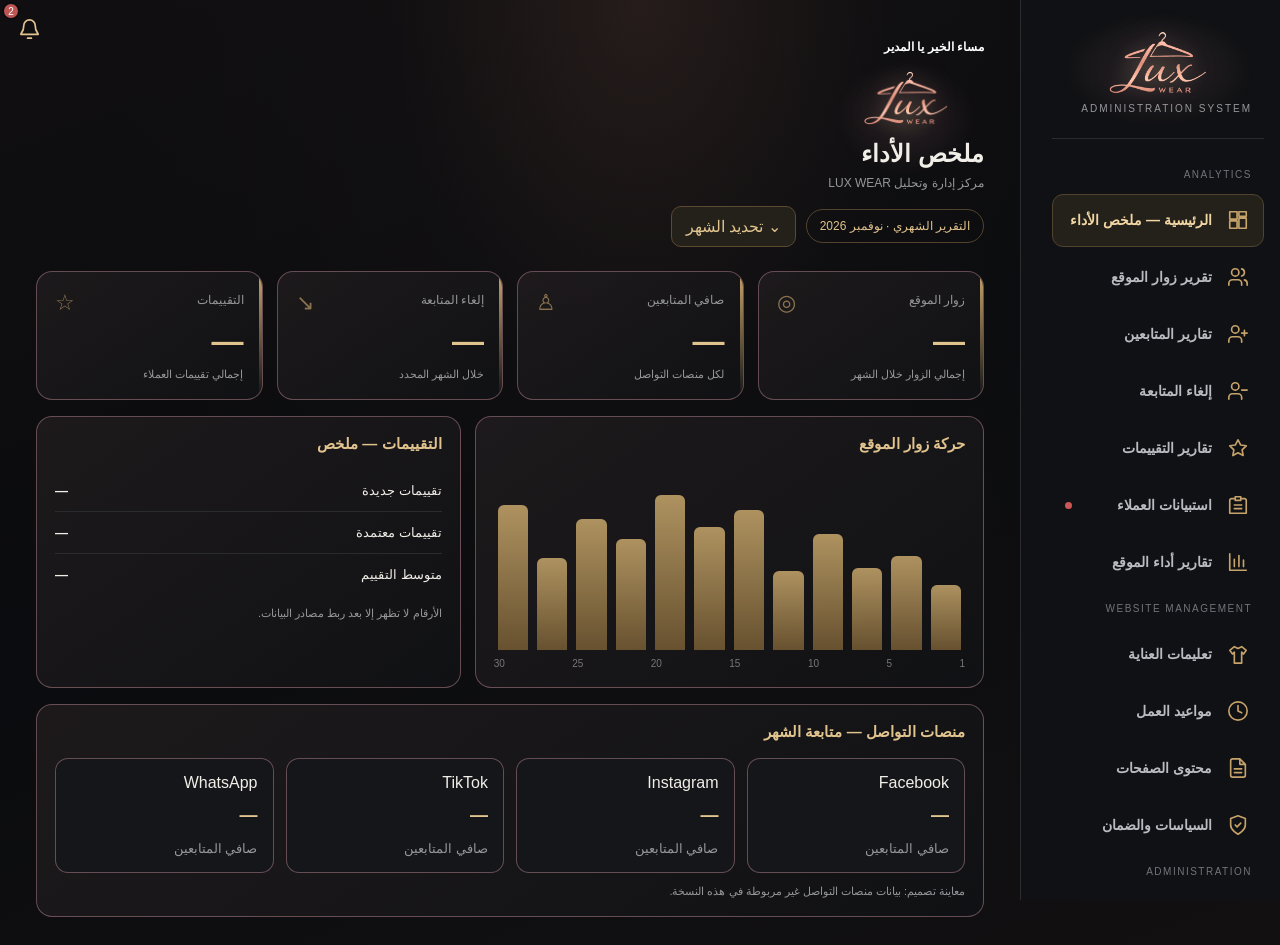
==== admin-dashboard-preview.html @ 5e8658d0 "Apply Lux Wear survey visual identity across dashboard" ====
<!doctype html>
<html lang="ar" dir="rtl"><head><meta charset="utf-8"><meta name="viewport" content="width=device-width,initial-scale=1"><title>LUX WEAR — مركز الإدارة</title>
<style>
:root{--bg:#0b0c0f;--panel:#15171b;--panel2:#1b1d21;--gold:#c6a36a;--gold2:#e1c38e;--text:#f1eee8;--muted:#96979b;--border:#2a2c30;--green:#6bb79a;--red:#c57979}
*{box-sizing:border-box}body{margin:0;background:var(--bg);color:var(--text);font-family:Tahoma,Arial,sans-serif}button,input,select{font:inherit}button{cursor:pointer}
.shell{display:grid;grid-template-columns:260px minmax(0,1fr);min-height:100vh}
.sidebar{background:#101114;border-left:1px solid var(--border);padding:22px 16px;position:sticky;top:0;height:100dvh;overflow-y:auto;overflow-x:hidden;overscroll-behavior:contain;-webkit-overflow-scrolling:touch;scrollbar-gutter:stable}
.brand{padding:8px 12px 24px;border-bottom:1px solid var(--border);margin-bottom:20px}.brand .mark{font:24px Georgia;color:var(--gold);letter-spacing:3px}.brand-logo{display:block;width:100px;max-width:80%;height:auto;margin:0 auto 8px;object-fit:contain}.brand small{display:block;color:var(--muted);font-size:10px;letter-spacing:2px;margin-top:6px}
.nav-label{color:#72747a;font-size:10px;letter-spacing:1.5px;padding:10px 12px}.nav button{display:flex;align-items:center;gap:12px;width:100%;border:1px solid transparent;background:transparent;color:#b9bbc0;text-align:right;padding:12px 12px;border-radius:11px;margin:4px 0;font-size:14px;font-weight:600}.nav button .ico{width:27px;min-width:27px;height:27px;display:grid;place-items:center;color:var(--gold);text-align:center}.nav button .ico svg{width:22px;height:22px;stroke:currentColor;stroke-width:1.8;fill:none;stroke-linecap:round;stroke-linejoin:round}.nav button:hover,.nav button.active{background:#24211b;border-color:#51432d;color:#f2d7a4}.nav .profile{border-top:1px solid var(--border);margin-top:16px;padding-top:16px}
main{min-width:0;padding:28px clamp(16px,3vw,36px)}.topbar{display:flex;justify-content:space-between;align-items:center;gap:12px;margin-bottom:28px}.topbar h1{font-size:24px;margin:0}.topbar p{color:var(--muted);font-size:12px;margin:8px 0 0}.actions{display:flex;gap:10px;align-items:center}.btn{background:#24211b;color:var(--gold2);border:1px solid #5b4930;border-radius:10px;padding:10px 14px}.btn:hover{background:#30291f}.btn.primary{background:var(--gold);color:#16120c;border-color:var(--gold);font-weight:bold}.month{color:var(--gold2);border:1px solid #53432d;border-radius:30px;padding:9px 13px;font-size:12px}
.stats{display:grid;grid-template-columns:repeat(4,minmax(0,1fr));gap:14px}.card{background:linear-gradient(145deg,#1a1c20,#141619);border:1px solid var(--border);border-radius:16px;padding:18px}.stat{position:relative;overflow:hidden}.stat:after{content:"";position:absolute;right:0;top:0;width:3px;height:100%;background:linear-gradient(var(--gold),transparent)}.stat .label{color:var(--muted);font-size:12px}.stat .num{font-size:32px;font-weight:600;margin:15px 0 8px;color:var(--gold2)}.stat .foot{font-size:11px;color:var(--muted)}.stat .glyph{float:left;font-size:22px;color:#89734f}
.section{margin-top:16px}.grid2{display:grid;grid-template-columns:1.2fr 1fr;gap:14px}.card h3{margin:0 0 17px;font-size:15px;color:var(--gold2)}.rows{display:flex;flex-direction:column}.rowline{display:flex;align-items:center;justify-content:space-between;gap:12px;padding:13px 0;border-bottom:1px solid #292b2e;font-size:13px}.rowline:last-child{border-bottom:0}.dim{color:var(--muted)}.delta{color:var(--green);font-size:12px}.delta.down{color:var(--red)}
.chart{height:180px;display:flex;align-items:end;gap:9px;padding:10px 4px 0}.bar{flex:1;min-width:8px;border-radius:6px 6px 0 0;background:linear-gradient(#c9a86d,#765c34);opacity:.85;position:relative}.chartlabels{display:flex;justify-content:space-between;color:#777;font-size:10px;margin-top:8px}
.social{display:grid;grid-template-columns:repeat(4,1fr);gap:12px}.socialbox{border:1px solid var(--border);background:#141619;border-radius:13px;padding:15px}.socialbox strong{display:block;font-size:18px;margin:13px 0;color:#e2c58f}.socialbox small{color:var(--muted)}
.view{display:none}.view.active{display:block}.view h2{font-size:20px;margin:4px 0 8px}.sub{font-size:12px;color:var(--muted);margin-bottom:22px}.filters{display:flex;gap:10px;align-items:end;flex-wrap:wrap;margin:16px 0}.filters label{display:block;font-size:11px;color:var(--muted);margin-bottom:6px}.filters input,.filters select{background:#101215;color:var(--text);border:1px solid #383a3e;border-radius:9px;padding:11px;min-width:150px}.table{width:100%;border-collapse:collapse;margin-top:14px}.table th,.table td{text-align:right;padding:13px;border-bottom:1px solid var(--border);font-size:12px}.table th{color:var(--muted);font-weight:normal}.empty{border:1px dashed #5c4a31;border-radius:14px;padding:18px;color:var(--gold2);font-size:12px;line-height:1.8;margin-top:14px}.notice{color:var(--muted);font-size:11px;margin-top:12px}
.mobileToggle{display:none}.notifications-head{display:flex;align-items:center;justify-content:space-between;gap:8px;margin-bottom:12px}.notifications-head h3{margin:0}.mark-read{border:0;background:transparent;color:var(--gold2);font-size:10px;white-space:nowrap;padding:4px 6px;border-radius:6px}.mark-read:hover{background:#24211b}.notification-item.unread{background:#211e19;border-right:2px solid var(--gold)}.notification-item.read{opacity:.65}.menu-edge-toggle{position:fixed;top:0;right:0;z-index:60;margin:0;border-radius:0;padding:10px 12px}.topbar h1{margin-top:34px!important}.greeting-wrap{margin-top:16px;margin-bottom:18px;text-align:right}.manager-greeting{color:var(--gold2);font-size:15px;font-weight:600;margin:0}.dashboard-subtitle{text-align:center;color:var(--muted);font-size:12px;margin-top:10px}.page-brand{display:flex;flex-direction:column;align-items:stretch;gap:14px}.page-logo{width:180px;max-width:60%;height:auto;object-fit:contain;margin:0 auto}.page-brand h1{text-align:right!important;margin-top:0!important}@media(max-width:760px){.page-logo{width:150px;max-width:70%}}.menu-edge-toggle{border-radius:0}.sidebar.open~main .menu-edge-toggle{display:none}
@media(max-width:1050px){.stats{grid-template-columns:repeat(2,1fr)}.social{grid-template-columns:repeat(2,1fr)}}
@media(max-width:760px){.shell{grid-template-columns:1fr}.sidebar{position:fixed;z-index:50;top:0;right:0;width:280px;height:100dvh;max-height:100dvh;overflow-y:auto;overflow-x:hidden;overscroll-behavior:contain;-webkit-overflow-scrolling:touch;transform:translateX(105%);transition:transform .25s;box-shadow:-20px 0 60px #0008}.sidebar.open{transform:translateX(0)}main{padding:18px 14px}.mobileToggle{display:block}.topbar{align-items:flex-start}.topbar h1{font-size:20px}.grid2{grid-template-columns:1fr}.topbar .actions{flex-wrap:wrap}.month{display:none}}
.month-toolbar{display:flex;align-items:center;gap:10px;justify-content:flex-start;margin:-12px 0 24px}.month-toolbar .month{display:inline-block}@media(max-width:760px){.month-toolbar{justify-content:flex-start;margin:-6px 0 24px}.month-toolbar .month{display:inline-block}}@media(max-width:430px){.stats{gap:8px}.card{padding:14px}.stat .num{font-size:27px}.social{gap:8px}.socialbox{padding:12px}.topbar{gap:8px}}

/* refined notification + survey preview */
.bell-btn{position:relative;width:43px;height:43px;display:grid;place-items:center;background:linear-gradient(145deg,#24211b,#17181b);border:1px solid #5b4930;border-radius:0;color:var(--gold2);box-shadow:0 4px 16px #0004}.bell-btn svg{width:22px;height:22px;stroke:currentColor;stroke-width:1.8;fill:none;stroke-linecap:round;stroke-linejoin:round}.bell-count{position:absolute;top:-5px;left:-5px;min-width:18px;height:18px;border-radius:20px;background:#bd5555;color:#fff;font-size:10px;display:grid;place-items:center;padding:0 4px;border:2px solid var(--bg)}.notify-wrap{position:fixed;top:0;left:0;z-index:61}.notify-wrap.home-only{display:none}.view.active#home~*{}.notifications{display:none;position:absolute;top:52px;left:0;width:min(320px,90vw);z-index:100;background:#17191d;border:1px solid #484035;border-radius:14px;padding:14px;box-shadow:0 18px 45px #0009}.notifications.open{display:block}.notifications h3{margin:0 0 12px;color:var(--gold2);font-size:14px}.notification-item{padding:11px 9px;border-bottom:1px solid var(--border);font-size:12px;color:#ddd;cursor:pointer}.notification-item:hover{background:#24211b}.survey-wrap{overflow:auto;border:1px solid var(--border);border-radius:14px;margin-top:14px}.survey-table{border-collapse:collapse;min-width:1700px;width:100%}.survey-table th,.survey-table td{border-left:1px solid var(--border);border-bottom:1px solid var(--border);padding:12px 10px;vertical-align:top;text-align:right;font-size:12px;min-width:150px}.survey-table th{position:sticky;top:0;background:#25231f;color:var(--gold2);font-weight:600;line-height:1.65}.survey-table td{color:#dedbd5}.survey-table th:first-child,.survey-table td:first-child{min-width:95px}.survey-detail{display:none;margin-top:12px}.survey-detail.open{display:block}.survey-detail .rowline{align-items:flex-start}.survey-detail .rowline span:first-child{max-width:55%;color:var(--gold2)}.survey-tools{display:flex;gap:10px;flex-wrap:wrap}.survey-tools input{background:#101215;color:var(--text);border:1px solid #383a3e;border-radius:9px;padding:11px}.survey-navdot{width:7px;height:7px;background:#c55;border-radius:50%;display:inline-block;margin-right:auto}
@media(max-width:760px){.notifications{left:-10px}.survey-table{min-width:1700px}}

/* Elegant, properly spaced mobile greeting */
@media(max-width:760px){
 main{padding-top:16px}
 .topbar{display:flex;flex-direction:column;align-items:stretch;gap:0;margin-bottom:22px}
 .topbar>div:first-child{width:100%;display:flex;flex-direction:column;align-items:stretch}
 .greeting-wrap{width:100%;text-align:center;margin:58px 0 24px;padding:13px 10px 15px;border-bottom:1px solid rgba(198,163,106,.22);position:relative}
 .manager-greeting{font-family:Tahoma,Arial,sans-serif;font-size:17px;font-weight:700;letter-spacing:.15px;color:#d8b783;text-shadow:0 1px 8px rgba(198,163,106,.10);line-height:1.8}
 .manager-greeting:before{content:'✦';display:block;color:#8e7652;font-size:11px;margin-bottom:2px}
 .page-brand{gap:10px}
 .page-logo{width:155px;max-width:68%;margin:0 auto}
 .page-brand h1{font-size:22px!important;line-height:1.6;margin-top:2px!important}
 .dashboard-subtitle{font-size:12px;margin-top:8px}
}
@media(min-width:761px){.greeting-wrap{margin:12px 0 16px}.manager-greeting{font-size:16px;color:#d8b783;font-weight:700}}

/* Compact greeting only on dashboard home; hide it on every other view */
@media(max-width:760px){.greeting-wrap{margin:24px 0 12px;padding:7px 8px 9px}.manager-greeting{font-size:24px!important;line-height:1.65!important}.manager-greeting:before{margin-bottom:0;font-size:9px}.topbar{margin-bottom:14px}}
.greeting-wrap{display:none}
.view.active#home~*{}
body:has(#home.view.active) .greeting-wrap{display:block}

/* Slightly smaller header logos; cleaner icon buttons */
.page-logo{width:155px;max-width:55%}
@media(max-width:760px){.page-logo{width:130px;max-width:65%}}
.bell-btn{border:0!important;box-shadow:none!important;background:transparent!important;width:45px;height:45px}
.bell-btn svg{width:23px;height:23px}
.menu-edge-toggle{border:0!important;box-shadow:none!important;background:transparent!important;padding:10px 12px;font-size:22px;line-height:1;color:var(--gold2)}

.menu-edge-toggle{top:7px!important;right:7px!important}.notify-wrap{top:7px!important;left:7px!important}

/* Requested profile layout + white greeting */
.manager-greeting{color:#fff!important;text-shadow:none!important}
#profile>.card{border:1px solid rgba(183,110,121,.48)!important;box-shadow:0 0 0 0 transparent!important}
#profile .filters{display:grid!important;grid-template-columns:repeat(2,minmax(0,1fr));gap:14px!important;align-items:start}
#profile .filters>div{min-width:0;width:100%}
#profile .filters input{width:100%;min-width:0}
@media(max-width:430px){#profile .filters{grid-template-columns:repeat(2,minmax(0,1fr));gap:10px!important}#profile .filters input{padding:10px 8px}}

/* Profile refinements: restore original field flow and center inside card */
#profile .filters{display:flex!important;justify-content:center!important;align-items:center!important}
#profile .filters>div{width:min(100%,320px)!important;min-width:0!important}
#profile .filters input{width:100%!important}
#profile>.card{border:1px solid #b8878e!important}

/* Profile polish - CSS placed correctly inside stylesheet */
#profile>.card{border:2px solid #d49aa5!important;box-shadow:0 0 0 1px rgba(212,154,165,.12),0 8px 24px rgba(212,154,165,.08)!important;padding:22px 18px!important}
#profile>h2{display:none!important}
#profile>.sub{font-size:13px;color:#d7b0b7;text-align:center;margin:8px 0 20px;line-height:1.8}
#profile .filters{gap:16px!important;margin:12px auto 20px!important}
#profile .filters label{color:#d3a0aa;font-size:12px;margin-bottom:8px}
#profile .filters input{border-color:#754f58!important;transition:border-color .2s,box-shadow .2s}
#profile .filters input:focus{outline:none;border-color:#d49aa5!important;box-shadow:0 0 0 2px rgba(212,154,165,.16)}
#profile>.card .btn.primary{display:block;margin:0 auto}
#profile>.empty{border-color:#754f58;color:#d9b3bb;text-align:center}

/* LUX WEAR shared visual identity from the customer-survey reference */
body{background:radial-gradient(ellipse at 50% 0%,rgba(112,76,62,.24) 0%,rgba(28,24,24,.16) 28%,transparent 58%),linear-gradient(160deg,#100e10 0%,#0b0c0f 48%,#121011 100%)!important}
.card,.socialbox,.survey-wrap,.notifications,.empty{border-color:rgba(212,154,165,.48)!important}
.card{background:linear-gradient(145deg,rgba(31,27,29,.94),rgba(17,18,21,.96))!important}
.brand,.page-brand{position:relative}
.brand-logo,.page-logo{filter:drop-shadow(0 0 9px rgba(212,154,165,.16)) drop-shadow(0 -5px 12px rgba(218,185,150,.18))}
.brand:before,.page-brand:before{content:'';position:absolute;top:-10px;left:50%;transform:translateX(-50%);width:min(260px,90%);height:115px;pointer-events:none;background:radial-gradient(ellipse at center,rgba(222,190,156,.18) 0%,rgba(212,154,165,.08) 32%,transparent 72%);z-index:0}
.brand-logo,.page-logo,.page-brand h1{position:relative;z-index:1}
.card,.socialbox{border-width:1px!important;border-style:solid!important;border-color:rgba(212,154,165,.42)!important}
</style></head>
<body><div class="shell"><aside class="sidebar" id="sidebar"><div class="brand"><img class="brand-logo" alt="LUX WEAR" src="[data-uri]"><small>ADMINISTRATION SYSTEM</small></div><nav class="nav" id="nav"><div class="nav-label">ANALYTICS</div>
<button class="active" data-view="home"><span class="ico"><svg viewBox="0 0 24 24" aria-hidden="true"><!-- layout-dashboard --><path d="M3 3h8v8H3z M13 3h8v5h-8z M13 10h8v11h-8z M3 13h8v8H3z"/></svg></span>الرئيسية — ملخص الأداء</button><button data-view="visitors"><span class="ico"><svg viewBox="0 0 24 24" aria-hidden="true"><!-- users --><path d="M16 21v-2a4 4 0 0 0-4-4H6a4 4 0 0 0-4 4v2 M9 11a4 4 0 1 0 0-8 4 4 0 0 0 0 8 M22 21v-2a4 4 0 0 0-3-3.87 M16 3.13a4 4 0 0 1 0 7.75"/></svg></span>تقرير زوار الموقع</button><button data-view="followers"><span class="ico"><svg viewBox="0 0 24 24" aria-hidden="true"><!-- user-round-plus --><path d="M16 21v-2a4 4 0 0 0-4-4H6a4 4 0 0 0-4 4v2 M9 11a4 4 0 1 0 0-8 4 4 0 0 0 0 8 M19 8v6 M16 11h6"/></svg></span>تقارير المتابعين</button><button data-view="unfollows"><span class="ico"><svg viewBox="0 0 24 24" aria-hidden="true"><!-- user-round-minus --><path d="M16 21v-2a4 4 0 0 0-4-4H6a4 4 0 0 0-4 4v2 M9 11a4 4 0 1 0 0-8 4 4 0 0 0 0 8 M16 11h6"/></svg></span>إلغاء المتابعة</button><button data-view="reviews"><span class="ico"><svg viewBox="0 0 24 24" aria-hidden="true"><!-- star --><path d="M12 3l2.8 5.7 6.2.9-4.5 4.4 1.1 6.2-5.6-3-5.6 3 1.1-6.2L3 9.6l6.2-.9z"/></svg></span>تقارير التقييمات</button><button data-view="surveys"><span class="ico"><svg viewBox="0 0 24 24" aria-hidden="true"><!-- clipboard-list --><path d="M9 5H5a2 2 0 0 0-2 2v14h18V7a2 2 0 0 0-2-2h-4 M9 3h6v4H9z M8 12h8 M8 16h8"/></svg></span>استبيانات العملاء <span class="survey-navdot" id="surveyDot"></span></button><button data-view="engagement"><span class="ico"><svg viewBox="0 0 24 24" aria-hidden="true"><!-- chart-column --><path d="M3 3v18h18 M8 17V9 M13 17V5 M18 17v-7"/></svg></span>تقارير أداء الموقع</button><div class="nav-label">WEBSITE MANAGEMENT</div><button data-view="care"><span class="ico"><svg viewBox="0 0 24 24" aria-hidden="true"><!-- shirt --><path d="M16 4l-4 2-4-2-5 4 3 4 2-2v12h8V10l2 2 3-4z"/></svg></span>تعليمات العناية</button><button data-view="hours"><span class="ico"><svg viewBox="0 0 24 24" aria-hidden="true"><!-- clock --><path d="M12 22a10 10 0 1 0 0-20 10 10 0 0 0 0 20 M12 6v6l4 2"/></svg></span>مواعيد العمل</button><button data-view="content"><span class="ico"><svg viewBox="0 0 24 24" aria-hidden="true"><!-- files --><path d="M14 2H6a2 2 0 0 0-2 2v16a2 2 0 0 0 2 2h12a2 2 0 0 0 2-2V8z M14 2v6h6 M8 13h8 M8 17h8"/></svg></span>محتوى الصفحات</button><button data-view="policy"><span class="ico"><svg viewBox="0 0 24 24" aria-hidden="true"><!-- shield-check --><path d="M12 22s8-4 8-10V5l-8-3-8 3v7c0 6 8 10 8 10 M9 12l2 2 4-4"/></svg></span>السياسات والضمان</button><div class="nav-label">ADMINISTRATION</div><button data-view="employees"><span class="ico"><svg viewBox="0 0 24 24" aria-hidden="true"><!-- users-round --><path d="M16 21v-2a4 4 0 0 0-4-4H6a4 4 0 0 0-4 4v2 M9 11a4 4 0 1 0 0-8 4 4 0 0 0 0 8 M22 21v-2a4 4 0 0 0-3-3.87 M16 3.13a4 4 0 0 1 0 7.75"/></svg></span>الموظفون والصلاحيات</button><button data-view="profile"><span class="ico"><svg viewBox="0 0 24 24" aria-hidden="true"><!-- user-round --><path d="M20 21v-2a4 4 0 0 0-4-4H8a4 4 0 0 0-4 4v2 M12 11a4 4 0 1 0 0-8 4 4 0 0 0 0 8"/></svg></span>الملف الشخصي</button></nav></aside>
<main><div class="topbar"><div><button class="btn mobileToggle menu-edge-toggle" id="toggle" aria-label="فتح القائمة">☰</button><div class="greeting-wrap"><p id="welcomeGreeting" class="manager-greeting">صباح الخير يا المدير</p></div><div class="page-brand"><img class="page-logo" alt="LUX WEAR" src="[data-uri]"><h1 id="heading">ملخص الأداء</h1></div><p class="dashboard-subtitle">مركز إدارة وتحليل LUX WEAR</p></div><div class="actions"><div class="notify-wrap"><button class="bell-btn" id="bell" aria-label="الإشعارات"><svg viewBox="0 0 24 24"><path d="M18 8a6 6 0 0 0-12 0c0 7-3 7-3 9h18c0-2-3-2-3-9"/><path d="M10 21h4"/></svg><span class="bell-count" id="bellCount">2</span></button><div class="notifications" id="notifications"><div class="notifications-head"><h3>الإشعارات</h3><button class="mark-read" id="markRead">تمييز الكل كمقروء</button></div><div class="notification-item" data-jump="surveys">استبيانات العملاء — استعراض الردود الجديدة</div><div class="notification-item" data-jump="reviews">مراجعة قسم التقييمات</div></div></div></div></div><div class="month-toolbar"><span class="month">التقرير الشهري · نوفمبر 2026</span><button class="btn" id="monthBtn">⌄ تحديد الشهر</button></div>
<section class="view active" id="home"><div class="stats">
<div class="card stat"><span class="glyph">◎</span><span class="label">زوار الموقع</span><div class="num">—</div><div class="foot">إجمالي الزوار خلال الشهر</div></div><div class="card stat"><span class="glyph">♙</span><span class="label">صافي المتابعين</span><div class="num">—</div><div class="foot">لكل منصات التواصل</div></div><div class="card stat"><span class="glyph">↘</span><span class="label">إلغاء المتابعة</span><div class="num">—</div><div class="foot">خلال الشهر المحدد</div></div><div class="card stat"><span class="glyph">☆</span><span class="label">التقييمات</span><div class="num">—</div><div class="foot">إجمالي تقييمات العملاء</div></div></div>
<div class="grid2 section"><div class="card"><h3>حركة زوار الموقع</h3><div class="chart" aria-label="رسم توضيحي"><div class="bar" style="height:38%"></div><div class="bar" style="height:55%"></div><div class="bar" style="height:48%"></div><div class="bar" style="height:68%"></div><div class="bar" style="height:46%"></div><div class="bar" style="height:82%"></div><div class="bar" style="height:72%"></div><div class="bar" style="height:91%"></div><div class="bar" style="height:65%"></div><div class="bar" style="height:77%"></div><div class="bar" style="height:54%"></div><div class="bar" style="height:85%"></div></div><div class="chartlabels"><span>1</span><span>5</span><span>10</span><span>15</span><span>20</span><span>25</span><span>30</span></div></div>
<div class="card"><h3>التقييمات — ملخص</h3><div class="review-summary rows"><div class="rowline"><span>تقييمات جديدة</span><strong>—</strong></div><div class="rowline"><span>تقييمات معتمدة</span><strong>—</strong></div><div class="rowline"><span>متوسط التقييم</span><strong>—</strong></div></div><div class="notice">الأرقام لا تظهر إلا بعد ربط مصادر البيانات.</div></div></div>
<div class="card section"><h3>منصات التواصل — متابعة الشهر</h3><div class="social"><div class="socialbox">Facebook<strong>—</strong><small>صافي المتابعين</small></div><div class="socialbox">Instagram<strong>—</strong><small>صافي المتابعين</small></div><div class="socialbox">TikTok<strong>—</strong><small>صافي المتابعين</small></div><div class="socialbox">WhatsApp<strong>—</strong><small>صافي المتابعين</small></div></div><div class="notice">معاينة تصميم: بيانات منصات التواصل غير مربوطة في هذه النسخة.</div></div></section>
<section class="view" id="visitors"><h2>تقرير زوار الموقع</h2><div class="sub">حدد فترة التقرير لعرض الزيارات والزوار وصفحات الدخول.</div><div class="filters"><div><label>من تاريخ</label><input type="date"></div><div><label>إلى تاريخ</label><input type="date"></div><button class="btn primary">عرض التقرير</button></div><div class="stats"><div class="card stat"><span class="label">الزوار</span><div class="num">—</div></div><div class="card stat"><span class="label">الزيارات</span><div class="num">—</div></div><div class="card stat"><span class="label">صفحات المشاهدة</span><div class="num">—</div></div><div class="card stat"><span class="label">متوسط الجلسة</span><div class="num">—</div></div></div><div class="empty">يتم ربط هذا التقرير بمسجل زيارات الموقع بعد تنفيذ نظام التحليلات.</div></section>
<section class="view" id="followers"><h2>تقرير المتابعين</h2><div class="sub">نمو المتابعين لكل منصة ومقارنة فترات زمنية.</div><div class="filters"><div><label>من تاريخ</label><input type="date"></div><div><label>إلى تاريخ</label><input type="date"></div><button class="btn primary">عرض التقرير</button></div><div class="social"><div class="socialbox">Facebook<strong>—</strong><small>إجمالي / صافي النمو</small></div><div class="socialbox">Instagram<strong>—</strong><small>إجمالي / صافي النمو</small></div><div class="socialbox">TikTok<strong>—</strong><small>إجمالي / صافي النمو</small></div><div class="socialbox">WhatsApp<strong>—</strong><small>إجمالي / صافي النمو</small></div></div><div class="empty">تحتاج هذه المؤشرات إلى ربط الحسابات الرسمية وصلاحيات API وتخزين اللقطات التاريخية.</div></section>
<section class="view" id="unfollows"><h2>تقرير إلغاء المتابعة</h2><div class="sub">مراجعة مؤشرات إلغاء المتابعة حسب المنصة والفترة.</div><div class="filters"><div><label>من تاريخ</label><input type="date"></div><div><label>إلى تاريخ</label><input type="date"></div><div><label>المنصة</label><select><option>جميع المنصات</option><option>Instagram</option><option>Facebook</option><option>TikTok</option><option>WhatsApp</option></select></div><button class="btn primary">عرض التقرير</button></div><div class="empty">تُعرض بيانات إلغاء المتابعة فقط عندما تسمح المنصة بالمؤشر أو عندما يتم تسجيل التغيّر من لقطات دورية.</div></section>
<section class="view" id="reviews"><h2>تقرير التقييمات</h2><div class="sub">إحصاءات تقييمات العملاء — فلترة حسب الفترة.</div><div class="filters"><div><label>من تاريخ</label><input type="date"></div><div><label>إلى تاريخ</label><input type="date"></div><button class="btn primary">عرض التقرير</button></div><div class="stats"><div class="card stat"><span class="label">الإجمالي</span><div class="num">—</div></div><div class="card stat"><span class="label">المعتمدة</span><div class="num">—</div></div><div class="card stat"><span class="label">قيد المراجعة</span><div class="num">—</div></div><div class="card stat"><span class="label">متوسط التقييم</span><div class="num">—</div></div></div><div class="empty">سيتم ربط التقرير ببيانات جدول تقييمات العملاء الحالي.</div></section>
<section class="view" id="surveys"><h2>استبيانات العملاء</h2><div class="sub">عرض ردود الاستبيان في جدول أفقي على نمط Excel، مع البحث والتصفية وفتح الرد الكامل.</div><div class="filters survey-tools"><div><label>بحث بالاسم أو الهاتف</label><input id="surveySearch" placeholder="اسم العميل أو رقم الهاتف"></div><div><label>من تاريخ</label><input id="surveyFrom" type="date"></div><div><label>إلى تاريخ</label><input id="surveyTo" type="date"></div><button class="btn" id="surveyFilter">تصفية</button></div><div class="notice">المعاينة تعرض هيكل الجدول فقط. لم يتم توصيل الردود بقاعدة البيانات بعد.</div><div class="survey-wrap"><table class="survey-table"><thead><tr><th>اليوم</th><th>التاريخ</th><th>الوقت</th><th>اسم العميل</th><th>رقم الهاتف</th><th>كيف تقيّم تجربتك بشكل عام مع LUX WEAR؟</th><th>كيف قمت بالشراء من LUX WEAR؟</th><th>كيف تعرّفت على LUX WEAR لأول مرة؟</th><th>ما مدى رضاك عن جودة المنتجات والخامات؟</th><th>كيف ترى أسعار منتجاتنا مقارنة بجودتها؟</th><th>كيف تقيّم مستوى الخدمة والتعامل داخل المتجر؟</th><th>هل وجدت لدينا التنوع والموديلات التي تبحث عنها؟</th><th>من وجهة نظرك، ما الجانب الذي تتمنى أن نعمل على تطويره؟</th><th>ما المنتجات أو الموديلات التي تتمنى أن نوفرها لك مستقبلاً؟</th><th>هل لديك أي ملاحظات أو أفكار أخرى تود مشاركتنا بها؟</th><th>ما مدى احتمالية ترشيحك LUX WEAR لأصدقائك ومعارفك؟</th></th><th>التفاصيل</th></tr></thead><tbody><tr><td>—</td><td>—</td><td>—</td><td>—</td><td>—</td><td>—</td><td>—</td><td>—</td><td>—</td><td>—</td><td>—</td><td>—</td><td>—</td><td>—</td><td>—</td><td>—</td><td><button class="btn" id="surveyDetails">عرض</button></td></tr></tbody></table></div><div class="card survey-detail" id="surveyDetail"><h3>تفاصيل رد الاستبيان</h3><div class="rows"><div class="rowline"><span>كيف تقيّم تجربتك بشكل عام مع LUX WEAR؟</span><strong>—</strong></div><div class="rowline"><span>كيف قمت بالشراء من LUX WEAR؟</span><strong>—</strong></div><div class="rowline"><span>كيف تعرّفت على LUX WEAR لأول مرة؟</span><strong>—</strong></div><div class="rowline"><span>ما مدى رضاك عن جودة المنتجات والخامات؟</span><strong>—</strong></div><div class="rowline"><span>كيف ترى أسعار منتجاتنا مقارنة بجودتها؟</span><strong>—</strong></div><div class="rowline"><span>كيف تقيّم مستوى الخدمة والتعامل داخل المتجر؟</span><strong>—</strong></div><div class="rowline"><span>هل وجدت لدينا التنوع والموديلات التي تبحث عنها؟</span><strong>—</strong></div><div class="rowline"><span>من وجهة نظرك، ما الجانب الذي تتمنى أن نعمل على تطويره؟</span><strong>—</strong></div><div class="rowline"><span>ما المنتجات أو الموديلات التي تتمنى أن نوفرها لك مستقبلاً؟</span><strong>—</strong></div><div class="rowline"><span>هل لديك أي ملاحظات أو أفكار أخرى تود مشاركتنا بها؟</span><strong>—</strong></div><div class="rowline"><span>ما مدى احتمالية ترشيحك LUX WEAR لأصدقائك ومعارفك؟</span><strong>—</strong></div></div></div></section><section class="view" id="engagement"><h2>تقارير أداء الموقع</h2><div class="sub">الصفحات الأكثر زيارة وأزرار الخدمات الأكثر استخدامًا.</div><div class="filters"><div><label>من تاريخ</label><input type="date"></div><div><label>إلى تاريخ</label><input type="date"></div><button class="btn primary">عرض التقرير</button></div><div class="empty">تحتاج تقارير أداء الصفحات إلى تسجيل أحداث المشاهدة والنقر في الموقع.</div></section>
<section class="view" id="care"><h2>تعليمات العناية</h2><div class="sub">إدارة أكواد المنتجات وتعليمات الغسيل والتجفيف والكي.</div><div class="empty">سيتم ربط هذا القسم بمحرر تعليمات العناية الحالي.</div></section><section class="view" id="hours"><h2>مواعيد العمل</h2><div class="sub">تعديل جدول ساعات العمل الأسبوعي.</div><div class="empty">سيتم ربط هذا القسم بمواعيد العمل الحالية.</div></section><section class="view" id="content"><h2>محتوى الصفحات</h2><div class="sub">تعديل النصوص العربية والإنجليزية بصورة مستقلة.</div><div class="empty">سيتم ربط محرر محتوى الصفحات الحالي.</div></section><section class="view" id="policy"><h2>السياسات والضمان</h2><div class="sub">سياسة الاستبدال والاسترجاع والضمان.</div><div class="empty">سيتم ربط محرر السياسة الحالي.</div></section>
<section class="view" id="employees"><h2>الموظفون والصلاحيات</h2><div class="sub">حسابات الموظفين وتحديد صلاحيات كل حساب.</div><button class="btn primary">+ إضافة موظف (واجهة تجريبية)</button><div class="empty">يتطلب التنفيذ إنشاء حسابات موظفين وتحديد صلاحيات على مستوى قاعدة البيانات وواجهات الإدارة.</div></section><section class="view" id="profile"><h2>الملف الشخصي</h2><div class="sub">إدارة بيانات المدير.</div><div class="card"><div class="filters"><div><label>الاسم</label><input placeholder="اسم المدير"></div><div><label>رقم الهاتف</label><input placeholder="رقم الهاتف"></div><div><label>البريد الإلكتروني</label><input placeholder="البريد الإلكتروني"></div><div><label>صورة البروفايل</label><input type="file" accept="image/*"></div></div><button class="btn primary">حفظ البيانات (تجريبي)</button></div><div class="empty">تغيير البريد وكلمة المرور والصورة يحتاج ربطًا آمنًا ببيانات حساب المدير.</div></section>
</main></div><script>
const greeting=document.getElementById("welcomeGreeting");const hour=new Date().getHours();const managerName=(document.querySelector('#profile input[placeholder="اسم المدير"]')?.value||"المدير").trim();greeting.textContent=(hour>=5&&hour<12?"صباح الخير يا ":"مساء الخير يا ")+managerName;const monthToolbar=document.querySelector('.month-toolbar');const reportViews=new Set(['home','visitors','followers','unfollows','reviews','surveys','engagement']);function syncReportTools(view){monthToolbar.style.display=reportViews.has(view)?'flex':'none';greeting.style.display=view==='home'?'block':'none';}syncReportTools('home');document.querySelector('.notify-wrap').style.display='flex';const views=document.querySelectorAll('.view'),nav=document.querySelectorAll('#nav button'),sidebar=document.getElementById('sidebar'),heading=document.getElementById('heading');const names={home:'ملخص الأداء',visitors:'تقرير زوار الموقع',followers:'تقارير المتابعين',unfollows:'تقرير إلغاء المتابعة',reviews:'تقارير التقييمات',surveys:'استبيانات العملاء',engagement:'تقارير أداء الموقع',care:'تعليمات العناية',hours:'مواعيد العمل',content:'محتوى الصفحات',policy:'السياسات والضمان',employees:'الموظفون والصلاحيات',profile:'الملف الشخصي'};nav.forEach(b=>b.addEventListener('click',()=>{nav.forEach(x=>x.classList.remove('active'));b.classList.add('active');views.forEach(v=>v.classList.toggle('active',v.id===b.dataset.view));heading.textContent=names[b.dataset.view];syncReportTools(b.dataset.view);document.querySelector('.notify-wrap').style.display=b.dataset.view==='home'?'flex':'none';setMenuOpen(false);window.scrollTo(0,0)}));document.getElementById('bell').addEventListener('click',()=>document.getElementById('notifications').classList.toggle('open'));document.getElementById('markRead').addEventListener('click',()=>{document.querySelectorAll('.notification-item').forEach(n=>{n.classList.remove('unread');n.classList.add('read')});document.getElementById('bellCount').style.display='none';document.getElementById('notifications').classList.remove('open')});document.querySelectorAll('.notification-item').forEach(n=>n.classList.add('unread'));document.querySelectorAll('.notification-item').forEach(n=>n.addEventListener('click',()=>{const target=n.dataset.jump;const b=document.querySelector('#nav button[data-view="'+target+'"]');if(b)b.click();document.getElementById('notifications').classList.remove('open');document.getElementById('bellCount').style.display='none';}));document.getElementById('surveyDetails').addEventListener('click',()=>document.getElementById('surveyDetail').classList.toggle('open'));document.getElementById('surveyFilter').addEventListener('click',()=>alert('الفلاتر تُفعّل عند ربط بيانات الاستبيان.'));function setMenuOpen(open){sidebar.classList.toggle('open',open);document.getElementById('toggle').style.display=open?'none':'block';}document.getElementById('toggle').addEventListener('click',()=>setMenuOpen(!sidebar.classList.contains('open')));window.addEventListener('popstate',()=>{if(sidebar.classList.contains('open'))setMenuOpen(false)});document.getElementById('monthBtn').addEventListener('click',()=>alert('هذه معاينة تصميم. فلتر الشهر يُفعّل عند ربط مصادر البيانات.'));document.querySelectorAll('.btn.primary').forEach(b=>b.addEventListener('click',e=>{if(!b.closest('#profile')&&!b.closest('#employees'))e.preventDefault();}));
</script></body></html>
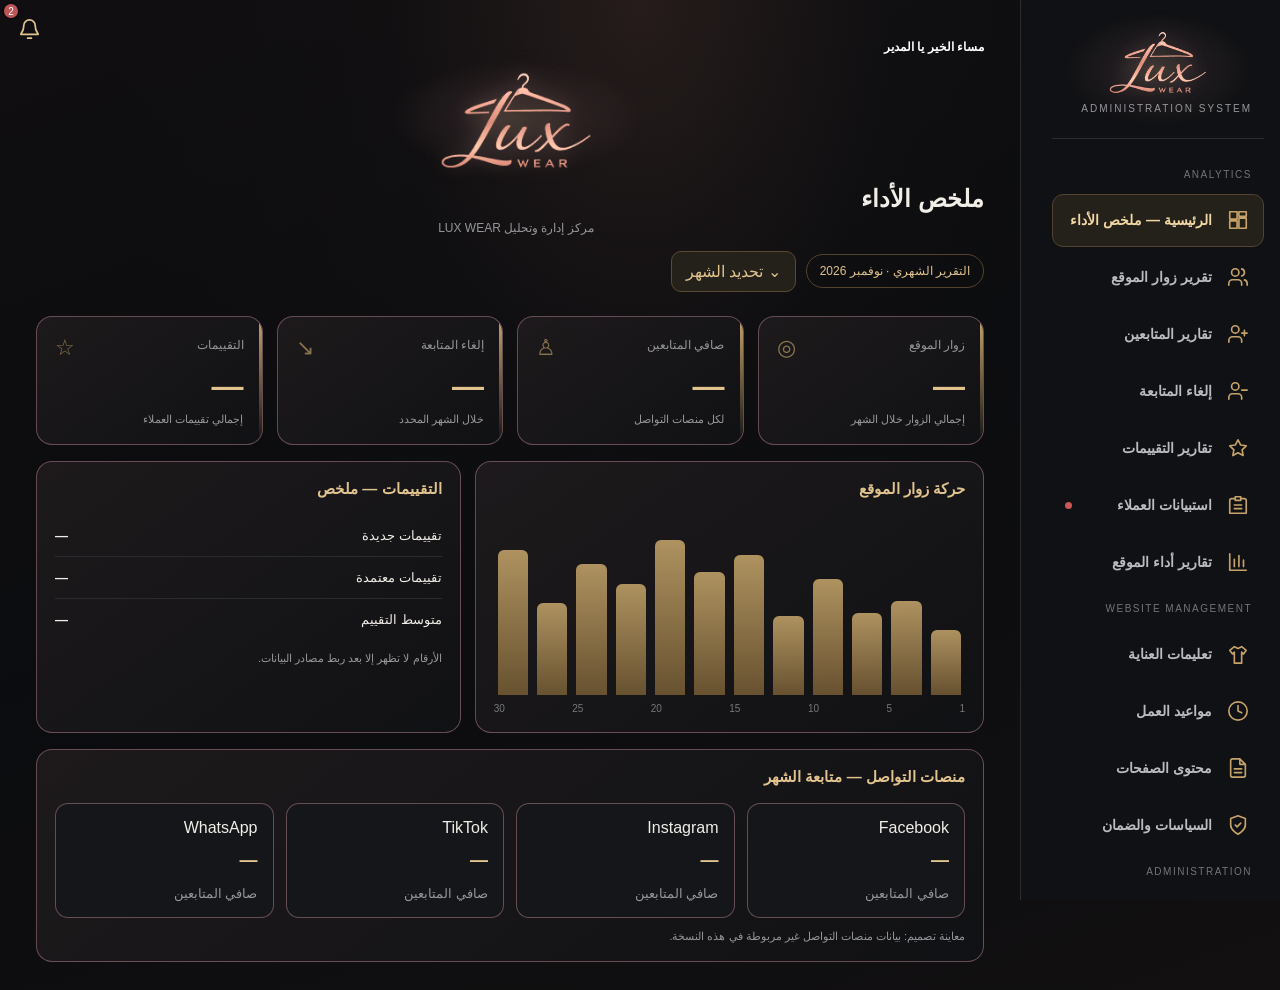
==== commit acd67703: "Align dashboard manager greeting to right on desktop" ====
--- a/admin-dashboard-preview.html
+++ b/admin-dashboard-preview.html
@@ -86,6 +86,9 @@
 .brand:before,.page-brand:before{content:'';position:absolute;top:-10px;left:50%;transform:translateX(-50%);width:min(260px,90%);height:115px;pointer-events:none;background:radial-gradient(ellipse at center,rgba(222,190,156,.18) 0%,rgba(212,154,165,.08) 32%,transparent 72%);z-index:0}
 .brand-logo,.page-logo,.page-brand h1{position:relative;z-index:1}
 .card,.socialbox{border-width:1px!important;border-style:solid!important;border-color:rgba(212,154,165,.42)!important}
+
+/* Desktop dashboard greeting aligned to the right */
+@media(min-width:761px){body:has(#home.view.active) .greeting-wrap{text-align:right!important;width:100%;margin-right:0!important;margin-left:auto!important}.topbar>div:first-child{flex:1;min-width:0}}
 </style></head>
 <body><div class="shell"><aside class="sidebar" id="sidebar"><div class="brand"><img class="brand-logo" alt="LUX WEAR" src="[data-uri]"><small>ADMINISTRATION SYSTEM</small></div><nav class="nav" id="nav"><div class="nav-label">ANALYTICS</div>
 <button class="active" data-view="home"><span class="ico"><svg viewBox="0 0 24 24" aria-hidden="true"><!-- layout-dashboard --><path d="M3 3h8v8H3z M13 3h8v5h-8z M13 10h8v11h-8z M3 13h8v8H3z"/></svg></span>الرئيسية — ملخص الأداء</button><button data-view="visitors"><span class="ico"><svg viewBox="0 0 24 24" aria-hidden="true"><!-- users --><path d="M16 21v-2a4 4 0 0 0-4-4H6a4 4 0 0 0-4 4v2 M9 11a4 4 0 1 0 0-8 4 4 0 0 0 0 8 M22 21v-2a4 4 0 0 0-3-3.87 M16 3.13a4 4 0 0 1 0 7.75"/></svg></span>تقرير زوار الموقع</button><button data-view="followers"><span class="ico"><svg viewBox="0 0 24 24" aria-hidden="true"><!-- user-round-plus --><path d="M16 21v-2a4 4 0 0 0-4-4H6a4 4 0 0 0-4 4v2 M9 11a4 4 0 1 0 0-8 4 4 0 0 0 0 8 M19 8v6 M16 11h6"/></svg></span>تقارير المتابعين</button><button data-view="unfollows"><span class="ico"><svg viewBox="0 0 24 24" aria-hidden="true"><!-- user-round-minus --><path d="M16 21v-2a4 4 0 0 0-4-4H6a4 4 0 0 0-4 4v2 M9 11a4 4 0 1 0 0-8 4 4 0 0 0 0 8 M16 11h6"/></svg></span>إلغاء المتابعة</button><button data-view="reviews"><span class="ico"><svg viewBox="0 0 24 24" aria-hidden="true"><!-- star --><path d="M12 3l2.8 5.7 6.2.9-4.5 4.4 1.1 6.2-5.6-3-5.6 3 1.1-6.2L3 9.6l6.2-.9z"/></svg></span>تقارير التقييمات</button><button data-view="surveys"><span class="ico"><svg viewBox="0 0 24 24" aria-hidden="true"><!-- clipboard-list --><path d="M9 5H5a2 2 0 0 0-2 2v14h18V7a2 2 0 0 0-2-2h-4 M9 3h6v4H9z M8 12h8 M8 16h8"/></svg></span>استبيانات العملاء <span class="survey-navdot" id="surveyDot"></span></button><button data-view="engagement"><span class="ico"><svg viewBox="0 0 24 24" aria-hidden="true"><!-- chart-column --><path d="M3 3v18h18 M8 17V9 M13 17V5 M18 17v-7"/></svg></span>تقارير أداء الموقع</button><div class="nav-label">WEBSITE MANAGEMENT</div><button data-view="care"><span class="ico"><svg viewBox="0 0 24 24" aria-hidden="true"><!-- shirt --><path d="M16 4l-4 2-4-2-5 4 3 4 2-2v12h8V10l2 2 3-4z"/></svg></span>تعليمات العناية</button><button data-view="hours"><span class="ico"><svg viewBox="0 0 24 24" aria-hidden="true"><!-- clock --><path d="M12 22a10 10 0 1 0 0-20 10 10 0 0 0 0 20 M12 6v6l4 2"/></svg></span>مواعيد العمل</button><button data-view="content"><span class="ico"><svg viewBox="0 0 24 24" aria-hidden="true"><!-- files --><path d="M14 2H6a2 2 0 0 0-2 2v16a2 2 0 0 0 2 2h12a2 2 0 0 0 2-2V8z M14 2v6h6 M8 13h8 M8 17h8"/></svg></span>محتوى الصفحات</button><button data-view="policy"><span class="ico"><svg viewBox="0 0 24 24" aria-hidden="true"><!-- shield-check --><path d="M12 22s8-4 8-10V5l-8-3-8 3v7c0 6 8 10 8 10 M9 12l2 2 4-4"/></svg></span>السياسات والضمان</button><div class="nav-label">ADMINISTRATION</div><button data-view="employees"><span class="ico"><svg viewBox="0 0 24 24" aria-hidden="true"><!-- users-round --><path d="M16 21v-2a4 4 0 0 0-4-4H6a4 4 0 0 0-4 4v2 M9 11a4 4 0 1 0 0-8 4 4 0 0 0 0 8 M22 21v-2a4 4 0 0 0-3-3.87 M16 3.13a4 4 0 0 1 0 7.75"/></svg></span>الموظفون والصلاحيات</button><button data-view="profile"><span class="ico"><svg viewBox="0 0 24 24" aria-hidden="true"><!-- user-round --><path d="M20 21v-2a4 4 0 0 0-4-4H8a4 4 0 0 0-4 4v2 M12 11a4 4 0 1 0 0-8 4 4 0 0 0 0 8"/></svg></span>الملف الشخصي</button></nav></aside>
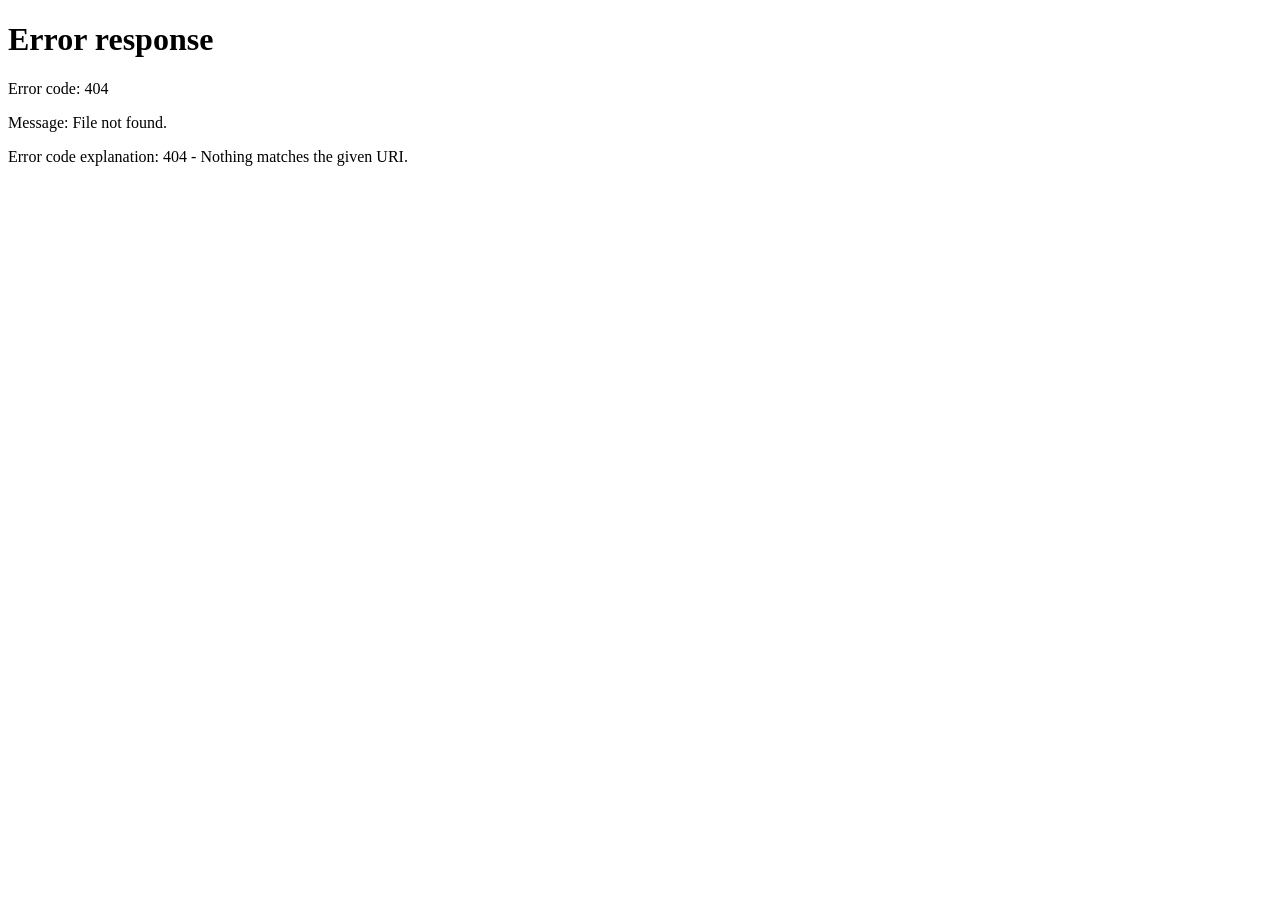
==== commit 4b27a14e: "Connect dashboard to demo login/logout" ====
--- a/admin-dashboard-preview.html
+++ b/admin-dashboard-preview.html
@@ -87,11 +87,15 @@
 .brand-logo,.page-logo,.page-brand h1{position:relative;z-index:1}
 .card,.socialbox{border-width:1px!important;border-style:solid!important;border-color:rgba(212,154,165,.42)!important}
 
-/* Desktop dashboard greeting aligned to the right */
-@media(min-width:761px){body:has(#home.view.active) .greeting-wrap{text-align:right!important;width:100%;margin-right:0!important;margin-left:auto!important}.topbar>div:first-child{flex:1;min-width:0}}
+/* Dashboard greeting: right alignment on desktop and mobile */
+body:has(#home.view.active) .greeting-wrap{ text-align:right!important; direction:rtl!important; width:100%!important; margin-right:0!important; margin-left:auto!important; }
+body:has(#home.view.active) .manager-greeting{text-align:right!important;}
+.topbar>div:first-child{flex:1;min-width:0;}
+/* Sidebar logout button anchored at the bottom */
+.sidebar{display:flex;flex-direction:column}.nav{flex:1}.logout-btn{display:flex;align-items:center;gap:12px;width:100%;border:1px solid rgba(190,75,75,.18);background:rgba(115,32,36,.08);color:#e05b60;text-align:right;padding:12px;border-radius:11px;margin:16px 0 4px;font-size:14px;font-weight:700;cursor:pointer;flex-shrink:0}.logout-btn .ico{width:27px;min-width:27px;height:27px;display:grid;place-items:center;color:inherit}.logout-btn .ico svg{width:22px;height:22px;stroke:currentColor;stroke-width:1.8;fill:none;stroke-linecap:round;stroke-linejoin:round}.logout-btn:hover{background:rgba(155,42,47,.18);border-color:rgba(220,90,90,.42)}
 </style></head>
 <body><div class="shell"><aside class="sidebar" id="sidebar"><div class="brand"><img class="brand-logo" alt="LUX WEAR" src="[data-uri]"><small>ADMINISTRATION SYSTEM</small></div><nav class="nav" id="nav"><div class="nav-label">ANALYTICS</div>
-<button class="active" data-view="home"><span class="ico"><svg viewBox="0 0 24 24" aria-hidden="true"><!-- layout-dashboard --><path d="M3 3h8v8H3z M13 3h8v5h-8z M13 10h8v11h-8z M3 13h8v8H3z"/></svg></span>الرئيسية — ملخص الأداء</button><button data-view="visitors"><span class="ico"><svg viewBox="0 0 24 24" aria-hidden="true"><!-- users --><path d="M16 21v-2a4 4 0 0 0-4-4H6a4 4 0 0 0-4 4v2 M9 11a4 4 0 1 0 0-8 4 4 0 0 0 0 8 M22 21v-2a4 4 0 0 0-3-3.87 M16 3.13a4 4 0 0 1 0 7.75"/></svg></span>تقرير زوار الموقع</button><button data-view="followers"><span class="ico"><svg viewBox="0 0 24 24" aria-hidden="true"><!-- user-round-plus --><path d="M16 21v-2a4 4 0 0 0-4-4H6a4 4 0 0 0-4 4v2 M9 11a4 4 0 1 0 0-8 4 4 0 0 0 0 8 M19 8v6 M16 11h6"/></svg></span>تقارير المتابعين</button><button data-view="unfollows"><span class="ico"><svg viewBox="0 0 24 24" aria-hidden="true"><!-- user-round-minus --><path d="M16 21v-2a4 4 0 0 0-4-4H6a4 4 0 0 0-4 4v2 M9 11a4 4 0 1 0 0-8 4 4 0 0 0 0 8 M16 11h6"/></svg></span>إلغاء المتابعة</button><button data-view="reviews"><span class="ico"><svg viewBox="0 0 24 24" aria-hidden="true"><!-- star --><path d="M12 3l2.8 5.7 6.2.9-4.5 4.4 1.1 6.2-5.6-3-5.6 3 1.1-6.2L3 9.6l6.2-.9z"/></svg></span>تقارير التقييمات</button><button data-view="surveys"><span class="ico"><svg viewBox="0 0 24 24" aria-hidden="true"><!-- clipboard-list --><path d="M9 5H5a2 2 0 0 0-2 2v14h18V7a2 2 0 0 0-2-2h-4 M9 3h6v4H9z M8 12h8 M8 16h8"/></svg></span>استبيانات العملاء <span class="survey-navdot" id="surveyDot"></span></button><button data-view="engagement"><span class="ico"><svg viewBox="0 0 24 24" aria-hidden="true"><!-- chart-column --><path d="M3 3v18h18 M8 17V9 M13 17V5 M18 17v-7"/></svg></span>تقارير أداء الموقع</button><div class="nav-label">WEBSITE MANAGEMENT</div><button data-view="care"><span class="ico"><svg viewBox="0 0 24 24" aria-hidden="true"><!-- shirt --><path d="M16 4l-4 2-4-2-5 4 3 4 2-2v12h8V10l2 2 3-4z"/></svg></span>تعليمات العناية</button><button data-view="hours"><span class="ico"><svg viewBox="0 0 24 24" aria-hidden="true"><!-- clock --><path d="M12 22a10 10 0 1 0 0-20 10 10 0 0 0 0 20 M12 6v6l4 2"/></svg></span>مواعيد العمل</button><button data-view="content"><span class="ico"><svg viewBox="0 0 24 24" aria-hidden="true"><!-- files --><path d="M14 2H6a2 2 0 0 0-2 2v16a2 2 0 0 0 2 2h12a2 2 0 0 0 2-2V8z M14 2v6h6 M8 13h8 M8 17h8"/></svg></span>محتوى الصفحات</button><button data-view="policy"><span class="ico"><svg viewBox="0 0 24 24" aria-hidden="true"><!-- shield-check --><path d="M12 22s8-4 8-10V5l-8-3-8 3v7c0 6 8 10 8 10 M9 12l2 2 4-4"/></svg></span>السياسات والضمان</button><div class="nav-label">ADMINISTRATION</div><button data-view="employees"><span class="ico"><svg viewBox="0 0 24 24" aria-hidden="true"><!-- users-round --><path d="M16 21v-2a4 4 0 0 0-4-4H6a4 4 0 0 0-4 4v2 M9 11a4 4 0 1 0 0-8 4 4 0 0 0 0 8 M22 21v-2a4 4 0 0 0-3-3.87 M16 3.13a4 4 0 0 1 0 7.75"/></svg></span>الموظفون والصلاحيات</button><button data-view="profile"><span class="ico"><svg viewBox="0 0 24 24" aria-hidden="true"><!-- user-round --><path d="M20 21v-2a4 4 0 0 0-4-4H8a4 4 0 0 0-4 4v2 M12 11a4 4 0 1 0 0-8 4 4 0 0 0 0 8"/></svg></span>الملف الشخصي</button></nav></aside>
+<button class="active" data-view="home"><span class="ico"><svg viewBox="0 0 24 24" aria-hidden="true"><!-- layout-dashboard --><path d="M3 3h8v8H3z M13 3h8v5h-8z M13 10h8v11h-8z M3 13h8v8H3z"/></svg></span>الرئيسية — ملخص الأداء</button><button data-view="visitors"><span class="ico"><svg viewBox="0 0 24 24" aria-hidden="true"><!-- users --><path d="M16 21v-2a4 4 0 0 0-4-4H6a4 4 0 0 0-4 4v2 M9 11a4 4 0 1 0 0-8 4 4 0 0 0 0 8 M22 21v-2a4 4 0 0 0-3-3.87 M16 3.13a4 4 0 0 1 0 7.75"/></svg></span>تقرير زوار الموقع</button><button data-view="followers"><span class="ico"><svg viewBox="0 0 24 24" aria-hidden="true"><!-- user-round-plus --><path d="M16 21v-2a4 4 0 0 0-4-4H6a4 4 0 0 0-4 4v2 M9 11a4 4 0 1 0 0-8 4 4 0 0 0 0 8 M19 8v6 M16 11h6"/></svg></span>تقارير المتابعين</button><button data-view="unfollows"><span class="ico"><svg viewBox="0 0 24 24" aria-hidden="true"><!-- user-round-minus --><path d="M16 21v-2a4 4 0 0 0-4-4H6a4 4 0 0 0-4 4v2 M9 11a4 4 0 1 0 0-8 4 4 0 0 0 0 8 M16 11h6"/></svg></span>إلغاء المتابعة</button><button data-view="reviews"><span class="ico"><svg viewBox="0 0 24 24" aria-hidden="true"><!-- star --><path d="M12 3l2.8 5.7 6.2.9-4.5 4.4 1.1 6.2-5.6-3-5.6 3 1.1-6.2L3 9.6l6.2-.9z"/></svg></span>تقارير التقييمات</button><button data-view="surveys"><span class="ico"><svg viewBox="0 0 24 24" aria-hidden="true"><!-- clipboard-list --><path d="M9 5H5a2 2 0 0 0-2 2v14h18V7a2 2 0 0 0-2-2h-4 M9 3h6v4H9z M8 12h8 M8 16h8"/></svg></span>استبيانات العملاء <span class="survey-navdot" id="surveyDot"></span></button><button data-view="engagement"><span class="ico"><svg viewBox="0 0 24 24" aria-hidden="true"><!-- chart-column --><path d="M3 3v18h18 M8 17V9 M13 17V5 M18 17v-7"/></svg></span>تقارير أداء الموقع</button><div class="nav-label">WEBSITE MANAGEMENT</div><button data-view="care"><span class="ico"><svg viewBox="0 0 24 24" aria-hidden="true"><!-- shirt --><path d="M16 4l-4 2-4-2-5 4 3 4 2-2v12h8V10l2 2 3-4z"/></svg></span>تعليمات العناية</button><button data-view="hours"><span class="ico"><svg viewBox="0 0 24 24" aria-hidden="true"><!-- clock --><path d="M12 22a10 10 0 1 0 0-20 10 10 0 0 0 0 20 M12 6v6l4 2"/></svg></span>مواعيد العمل</button><button data-view="content"><span class="ico"><svg viewBox="0 0 24 24" aria-hidden="true"><!-- files --><path d="M14 2H6a2 2 0 0 0-2 2v16a2 2 0 0 0 2 2h12a2 2 0 0 0 2-2V8z M14 2v6h6 M8 13h8 M8 17h8"/></svg></span>محتوى الصفحات</button><button data-view="policy"><span class="ico"><svg viewBox="0 0 24 24" aria-hidden="true"><!-- shield-check --><path d="M12 22s8-4 8-10V5l-8-3-8 3v7c0 6 8 10 8 10 M9 12l2 2 4-4"/></svg></span>السياسات والضمان</button><div class="nav-label">ADMINISTRATION</div><button data-view="employees"><span class="ico"><svg viewBox="0 0 24 24" aria-hidden="true"><!-- users-round --><path d="M16 21v-2a4 4 0 0 0-4-4H6a4 4 0 0 0-4 4v2 M9 11a4 4 0 1 0 0-8 4 4 0 0 0 0 8 M22 21v-2a4 4 0 0 0-3-3.87 M16 3.13a4 4 0 0 1 0 7.75"/></svg></span>الموظفون والصلاحيات</button><button data-view="profile"><span class="ico"><svg viewBox="0 0 24 24" aria-hidden="true"><!-- user-round --><path d="M20 21v-2a4 4 0 0 0-4-4H8a4 4 0 0 0-4 4v2 M12 11a4 4 0 1 0 0-8 4 4 0 0 0 0 8"/></svg></span>الملف الشخصي</button></nav><button type="button" class="logout-btn" id="logoutBtn"><span class="ico"><svg viewBox="0 0 24 24" aria-hidden="true"><path d="M10 17l5-5-5-5 M15 12H3 M21 3v18"/></svg></span><span>تسجيل الخروج</span></button></aside>
 <main><div class="topbar"><div><button class="btn mobileToggle menu-edge-toggle" id="toggle" aria-label="فتح القائمة">☰</button><div class="greeting-wrap"><p id="welcomeGreeting" class="manager-greeting">صباح الخير يا المدير</p></div><div class="page-brand"><img class="page-logo" alt="LUX WEAR" src="[data-uri]"><h1 id="heading">ملخص الأداء</h1></div><p class="dashboard-subtitle">مركز إدارة وتحليل LUX WEAR</p></div><div class="actions"><div class="notify-wrap"><button class="bell-btn" id="bell" aria-label="الإشعارات"><svg viewBox="0 0 24 24"><path d="M18 8a6 6 0 0 0-12 0c0 7-3 7-3 9h18c0-2-3-2-3-9"/><path d="M10 21h4"/></svg><span class="bell-count" id="bellCount">2</span></button><div class="notifications" id="notifications"><div class="notifications-head"><h3>الإشعارات</h3><button class="mark-read" id="markRead">تمييز الكل كمقروء</button></div><div class="notification-item" data-jump="surveys">استبيانات العملاء — استعراض الردود الجديدة</div><div class="notification-item" data-jump="reviews">مراجعة قسم التقييمات</div></div></div></div></div><div class="month-toolbar"><span class="month">التقرير الشهري · نوفمبر 2026</span><button class="btn" id="monthBtn">⌄ تحديد الشهر</button></div>
 <section class="view active" id="home"><div class="stats">
 <div class="card stat"><span class="glyph">◎</span><span class="label">زوار الموقع</span><div class="num">—</div><div class="foot">إجمالي الزوار خلال الشهر</div></div><div class="card stat"><span class="glyph">♙</span><span class="label">صافي المتابعين</span><div class="num">—</div><div class="foot">لكل منصات التواصل</div></div><div class="card stat"><span class="glyph">↘</span><span class="label">إلغاء المتابعة</span><div class="num">—</div><div class="foot">خلال الشهر المحدد</div></div><div class="card stat"><span class="glyph">☆</span><span class="label">التقييمات</span><div class="num">—</div><div class="foot">إجمالي تقييمات العملاء</div></div></div>
@@ -106,5 +110,6 @@
 <section class="view" id="care"><h2>تعليمات العناية</h2><div class="sub">إدارة أكواد المنتجات وتعليمات الغسيل والتجفيف والكي.</div><div class="empty">سيتم ربط هذا القسم بمحرر تعليمات العناية الحالي.</div></section><section class="view" id="hours"><h2>مواعيد العمل</h2><div class="sub">تعديل جدول ساعات العمل الأسبوعي.</div><div class="empty">سيتم ربط هذا القسم بمواعيد العمل الحالية.</div></section><section class="view" id="content"><h2>محتوى الصفحات</h2><div class="sub">تعديل النصوص العربية والإنجليزية بصورة مستقلة.</div><div class="empty">سيتم ربط محرر محتوى الصفحات الحالي.</div></section><section class="view" id="policy"><h2>السياسات والضمان</h2><div class="sub">سياسة الاستبدال والاسترجاع والضمان.</div><div class="empty">سيتم ربط محرر السياسة الحالي.</div></section>
 <section class="view" id="employees"><h2>الموظفون والصلاحيات</h2><div class="sub">حسابات الموظفين وتحديد صلاحيات كل حساب.</div><button class="btn primary">+ إضافة موظف (واجهة تجريبية)</button><div class="empty">يتطلب التنفيذ إنشاء حسابات موظفين وتحديد صلاحيات على مستوى قاعدة البيانات وواجهات الإدارة.</div></section><section class="view" id="profile"><h2>الملف الشخصي</h2><div class="sub">إدارة بيانات المدير.</div><div class="card"><div class="filters"><div><label>الاسم</label><input placeholder="اسم المدير"></div><div><label>رقم الهاتف</label><input placeholder="رقم الهاتف"></div><div><label>البريد الإلكتروني</label><input placeholder="البريد الإلكتروني"></div><div><label>صورة البروفايل</label><input type="file" accept="image/*"></div></div><button class="btn primary">حفظ البيانات (تجريبي)</button></div><div class="empty">تغيير البريد وكلمة المرور والصورة يحتاج ربطًا آمنًا ببيانات حساب المدير.</div></section>
 </main></div><script>
-const greeting=document.getElementById("welcomeGreeting");const hour=new Date().getHours();const managerName=(document.querySelector('#profile input[placeholder="اسم المدير"]')?.value||"المدير").trim();greeting.textContent=(hour>=5&&hour<12?"صباح الخير يا ":"مساء الخير يا ")+managerName;const monthToolbar=document.querySelector('.month-toolbar');const reportViews=new Set(['home','visitors','followers','unfollows','reviews','surveys','engagement']);function syncReportTools(view){monthToolbar.style.display=reportViews.has(view)?'flex':'none';greeting.style.display=view==='home'?'block':'none';}syncReportTools('home');document.querySelector('.notify-wrap').style.display='flex';const views=document.querySelectorAll('.view'),nav=document.querySelectorAll('#nav button'),sidebar=document.getElementById('sidebar'),heading=document.getElementById('heading');const names={home:'ملخص الأداء',visitors:'تقرير زوار الموقع',followers:'تقارير المتابعين',unfollows:'تقرير إلغاء المتابعة',reviews:'تقارير التقييمات',surveys:'استبيانات العملاء',engagement:'تقارير أداء الموقع',care:'تعليمات العناية',hours:'مواعيد العمل',content:'محتوى الصفحات',policy:'السياسات والضمان',employees:'الموظفون والصلاحيات',profile:'الملف الشخصي'};nav.forEach(b=>b.addEventListener('click',()=>{nav.forEach(x=>x.classList.remove('active'));b.classList.add('active');views.forEach(v=>v.classList.toggle('active',v.id===b.dataset.view));heading.textContent=names[b.dataset.view];syncReportTools(b.dataset.view);document.querySelector('.notify-wrap').style.display=b.dataset.view==='home'?'flex':'none';setMenuOpen(false);window.scrollTo(0,0)}));document.getElementById('bell').addEventListener('click',()=>document.getElementById('notifications').classList.toggle('open'));document.getElementById('markRead').addEventListener('click',()=>{document.querySelectorAll('.notification-item').forEach(n=>{n.classList.remove('unread');n.classList.add('read')});document.getElementById('bellCount').style.display='none';document.getElementById('notifications').classList.remove('open')});document.querySelectorAll('.notification-item').forEach(n=>n.classList.add('unread'));document.querySelectorAll('.notification-item').forEach(n=>n.addEventListener('click',()=>{const target=n.dataset.jump;const b=document.querySelector('#nav button[data-view="'+target+'"]');if(b)b.click();document.getElementById('notifications').classList.remove('open');document.getElementById('bellCount').style.display='none';}));document.getElementById('surveyDetails').addEventListener('click',()=>document.getElementById('surveyDetail').classList.toggle('open'));document.getElementById('surveyFilter').addEventListener('click',()=>alert('الفلاتر تُفعّل عند ربط بيانات الاستبيان.'));function setMenuOpen(open){sidebar.classList.toggle('open',open);document.getElementById('toggle').style.display=open?'none':'block';}document.getElementById('toggle').addEventListener('click',()=>setMenuOpen(!sidebar.classList.contains('open')));window.addEventListener('popstate',()=>{if(sidebar.classList.contains('open'))setMenuOpen(false)});document.getElementById('monthBtn').addEventListener('click',()=>alert('هذه معاينة تصميم. فلتر الشهر يُفعّل عند ربط مصادر البيانات.'));document.querySelectorAll('.btn.primary').forEach(b=>b.addEventListener('click',e=>{if(!b.closest('#profile')&&!b.closest('#employees'))e.preventDefault();}));
+if(sessionStorage.getItem('luxwear_demo_session')!=='1'){location.replace('login.html');}
+const greeting=document.getElementById("welcomeGreeting");const hour=new Date().getHours();const managerName=(document.querySelector('#profile input[placeholder="اسم المدير"]')?.value||"المدير").trim();greeting.textContent=(hour>=5&&hour<12?"صباح الخير يا ":"مساء الخير يا ")+managerName;const monthToolbar=document.querySelector('.month-toolbar');const reportViews=new Set(['home','visitors','followers','unfollows','reviews','surveys','engagement']);function syncReportTools(view){monthToolbar.style.display=reportViews.has(view)?'flex':'none';greeting.style.display=view==='home'?'block':'none';}syncReportTools('home');document.querySelector('.notify-wrap').style.display='flex';const views=document.querySelectorAll('.view'),nav=document.querySelectorAll('#nav button'),sidebar=document.getElementById('sidebar'),heading=document.getElementById('heading');const names={home:'ملخص الأداء',visitors:'تقرير زوار الموقع',followers:'تقارير المتابعين',unfollows:'تقرير إلغاء المتابعة',reviews:'تقارير التقييمات',surveys:'استبيانات العملاء',engagement:'تقارير أداء الموقع',care:'تعليمات العناية',hours:'مواعيد العمل',content:'محتوى الصفحات',policy:'السياسات والضمان',employees:'الموظفون والصلاحيات',profile:'الملف الشخصي'};nav.forEach(b=>b.addEventListener('click',()=>{nav.forEach(x=>x.classList.remove('active'));b.classList.add('active');views.forEach(v=>v.classList.toggle('active',v.id===b.dataset.view));heading.textContent=names[b.dataset.view];syncReportTools(b.dataset.view);document.querySelector('.notify-wrap').style.display=b.dataset.view==='home'?'flex':'none';setMenuOpen(false);window.scrollTo(0,0)}));document.getElementById('bell').addEventListener('click',()=>document.getElementById('notifications').classList.toggle('open'));document.getElementById('markRead').addEventListener('click',()=>{document.querySelectorAll('.notification-item').forEach(n=>{n.classList.remove('unread');n.classList.add('read')});document.getElementById('bellCount').style.display='none';document.getElementById('notifications').classList.remove('open')});document.querySelectorAll('.notification-item').forEach(n=>n.classList.add('unread'));document.querySelectorAll('.notification-item').forEach(n=>n.addEventListener('click',()=>{const target=n.dataset.jump;const b=document.querySelector('#nav button[data-view="'+target+'"]');if(b)b.click();document.getElementById('notifications').classList.remove('open');document.getElementById('bellCount').style.display='none';}));document.getElementById('surveyDetails').addEventListener('click',()=>document.getElementById('surveyDetail').classList.toggle('open'));document.getElementById('surveyFilter').addEventListener('click',()=>alert('الفلاتر تُفعّل عند ربط بيانات الاستبيان.'));function setMenuOpen(open){sidebar.classList.toggle('open',open);document.getElementById('toggle').style.display=open?'none':'block';}document.getElementById('toggle').addEventListener('click',()=>setMenuOpen(!sidebar.classList.contains('open')));window.addEventListener('popstate',()=>{if(sidebar.classList.contains('open'))setMenuOpen(false)});document.getElementById('monthBtn').addEventListener('click',()=>alert('هذه معاينة تصميم. فلتر الشهر يُفعّل عند ربط مصادر البيانات.'));document.getElementById('logoutBtn').addEventListener('click',()=>{if(confirm('هل تريد تسجيل الخروج؟')){sessionStorage.removeItem('luxwear_demo_session');location.href='login.html';}});document.querySelectorAll('.btn.primary').forEach(b=>b.addEventListener('click',e=>{if(!b.closest('#profile')&&!b.closest('#employees'))e.preventDefault();}));
 </script></body></html>
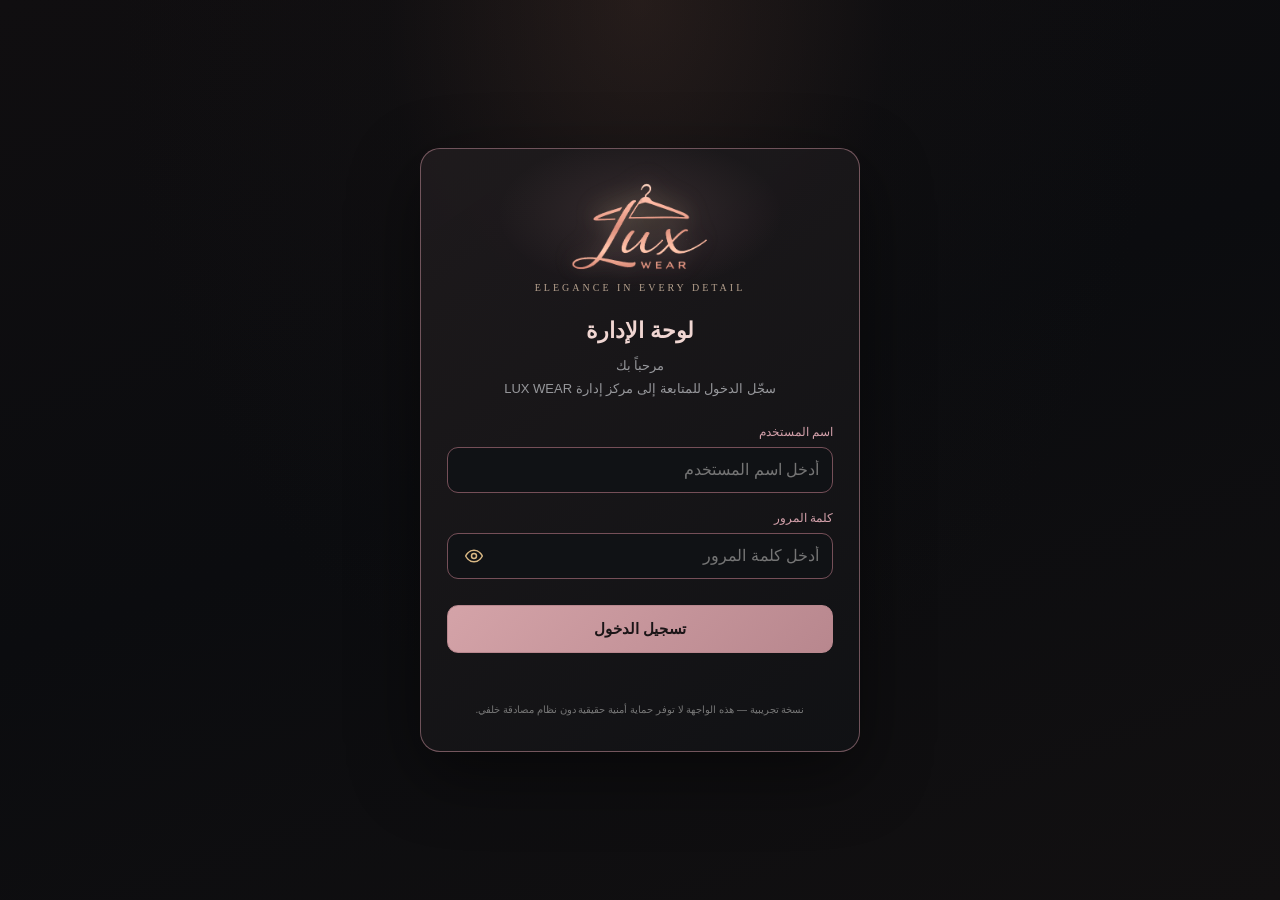
==== commit 0ad301fe: "Add online store management foundation to dashboard" ====
--- a/admin-dashboard-preview.html
+++ b/admin-dashboard-preview.html
@@ -95,7 +95,7 @@
 .sidebar{display:flex;flex-direction:column}.nav{flex:1}.logout-btn{display:flex;align-items:center;gap:12px;width:100%;border:1px solid rgba(190,75,75,.18);background:rgba(115,32,36,.08);color:#e05b60;text-align:right;padding:12px;border-radius:11px;margin:16px 0 4px;font-size:14px;font-weight:700;cursor:pointer;flex-shrink:0}.logout-btn .ico{width:27px;min-width:27px;height:27px;display:grid;place-items:center;color:inherit}.logout-btn .ico svg{width:22px;height:22px;stroke:currentColor;stroke-width:1.8;fill:none;stroke-linecap:round;stroke-linejoin:round}.logout-btn:hover{background:rgba(155,42,47,.18);border-color:rgba(220,90,90,.42)}
 </style></head>
 <body><div class="shell"><aside class="sidebar" id="sidebar"><div class="brand"><img class="brand-logo" alt="LUX WEAR" src="[data-uri]"><small>ADMINISTRATION SYSTEM</small></div><nav class="nav" id="nav"><div class="nav-label">ANALYTICS</div>
-<button class="active" data-view="home"><span class="ico"><svg viewBox="0 0 24 24" aria-hidden="true"><!-- layout-dashboard --><path d="M3 3h8v8H3z M13 3h8v5h-8z M13 10h8v11h-8z M3 13h8v8H3z"/></svg></span>الرئيسية — ملخص الأداء</button><button data-view="visitors"><span class="ico"><svg viewBox="0 0 24 24" aria-hidden="true"><!-- users --><path d="M16 21v-2a4 4 0 0 0-4-4H6a4 4 0 0 0-4 4v2 M9 11a4 4 0 1 0 0-8 4 4 0 0 0 0 8 M22 21v-2a4 4 0 0 0-3-3.87 M16 3.13a4 4 0 0 1 0 7.75"/></svg></span>تقرير زوار الموقع</button><button data-view="followers"><span class="ico"><svg viewBox="0 0 24 24" aria-hidden="true"><!-- user-round-plus --><path d="M16 21v-2a4 4 0 0 0-4-4H6a4 4 0 0 0-4 4v2 M9 11a4 4 0 1 0 0-8 4 4 0 0 0 0 8 M19 8v6 M16 11h6"/></svg></span>تقارير المتابعين</button><button data-view="unfollows"><span class="ico"><svg viewBox="0 0 24 24" aria-hidden="true"><!-- user-round-minus --><path d="M16 21v-2a4 4 0 0 0-4-4H6a4 4 0 0 0-4 4v2 M9 11a4 4 0 1 0 0-8 4 4 0 0 0 0 8 M16 11h6"/></svg></span>إلغاء المتابعة</button><button data-view="reviews"><span class="ico"><svg viewBox="0 0 24 24" aria-hidden="true"><!-- star --><path d="M12 3l2.8 5.7 6.2.9-4.5 4.4 1.1 6.2-5.6-3-5.6 3 1.1-6.2L3 9.6l6.2-.9z"/></svg></span>تقارير التقييمات</button><button data-view="surveys"><span class="ico"><svg viewBox="0 0 24 24" aria-hidden="true"><!-- clipboard-list --><path d="M9 5H5a2 2 0 0 0-2 2v14h18V7a2 2 0 0 0-2-2h-4 M9 3h6v4H9z M8 12h8 M8 16h8"/></svg></span>استبيانات العملاء <span class="survey-navdot" id="surveyDot"></span></button><button data-view="engagement"><span class="ico"><svg viewBox="0 0 24 24" aria-hidden="true"><!-- chart-column --><path d="M3 3v18h18 M8 17V9 M13 17V5 M18 17v-7"/></svg></span>تقارير أداء الموقع</button><div class="nav-label">WEBSITE MANAGEMENT</div><button data-view="care"><span class="ico"><svg viewBox="0 0 24 24" aria-hidden="true"><!-- shirt --><path d="M16 4l-4 2-4-2-5 4 3 4 2-2v12h8V10l2 2 3-4z"/></svg></span>تعليمات العناية</button><button data-view="hours"><span class="ico"><svg viewBox="0 0 24 24" aria-hidden="true"><!-- clock --><path d="M12 22a10 10 0 1 0 0-20 10 10 0 0 0 0 20 M12 6v6l4 2"/></svg></span>مواعيد العمل</button><button data-view="content"><span class="ico"><svg viewBox="0 0 24 24" aria-hidden="true"><!-- files --><path d="M14 2H6a2 2 0 0 0-2 2v16a2 2 0 0 0 2 2h12a2 2 0 0 0 2-2V8z M14 2v6h6 M8 13h8 M8 17h8"/></svg></span>محتوى الصفحات</button><button data-view="policy"><span class="ico"><svg viewBox="0 0 24 24" aria-hidden="true"><!-- shield-check --><path d="M12 22s8-4 8-10V5l-8-3-8 3v7c0 6 8 10 8 10 M9 12l2 2 4-4"/></svg></span>السياسات والضمان</button><div class="nav-label">ADMINISTRATION</div><button data-view="employees"><span class="ico"><svg viewBox="0 0 24 24" aria-hidden="true"><!-- users-round --><path d="M16 21v-2a4 4 0 0 0-4-4H6a4 4 0 0 0-4 4v2 M9 11a4 4 0 1 0 0-8 4 4 0 0 0 0 8 M22 21v-2a4 4 0 0 0-3-3.87 M16 3.13a4 4 0 0 1 0 7.75"/></svg></span>الموظفون والصلاحيات</button><button data-view="profile"><span class="ico"><svg viewBox="0 0 24 24" aria-hidden="true"><!-- user-round --><path d="M20 21v-2a4 4 0 0 0-4-4H8a4 4 0 0 0-4 4v2 M12 11a4 4 0 1 0 0-8 4 4 0 0 0 0 8"/></svg></span>الملف الشخصي</button></nav><button type="button" class="logout-btn" id="logoutBtn"><span class="ico"><svg viewBox="0 0 24 24" aria-hidden="true"><path d="M10 17l5-5-5-5 M15 12H3 M21 3v18"/></svg></span><span>تسجيل الخروج</span></button></aside>
+<button class="active" data-view="home"><span class="ico"><svg viewBox="0 0 24 24" aria-hidden="true"><!-- layout-dashboard --><path d="M3 3h8v8H3z M13 3h8v5h-8z M13 10h8v11h-8z M3 13h8v8H3z"/></svg></span>الرئيسية — ملخص الأداء</button><button data-view="visitors"><span class="ico"><svg viewBox="0 0 24 24" aria-hidden="true"><!-- users --><path d="M16 21v-2a4 4 0 0 0-4-4H6a4 4 0 0 0-4 4v2 M9 11a4 4 0 1 0 0-8 4 4 0 0 0 0 8 M22 21v-2a4 4 0 0 0-3-3.87 M16 3.13a4 4 0 0 1 0 7.75"/></svg></span>تقرير زوار الموقع</button><button data-view="followers"><span class="ico"><svg viewBox="0 0 24 24" aria-hidden="true"><!-- user-round-plus --><path d="M16 21v-2a4 4 0 0 0-4-4H6a4 4 0 0 0-4 4v2 M9 11a4 4 0 1 0 0-8 4 4 0 0 0 0 8 M19 8v6 M16 11h6"/></svg></span>تقارير المتابعين</button><button data-view="unfollows"><span class="ico"><svg viewBox="0 0 24 24" aria-hidden="true"><!-- user-round-minus --><path d="M16 21v-2a4 4 0 0 0-4-4H6a4 4 0 0 0-4 4v2 M9 11a4 4 0 1 0 0-8 4 4 0 0 0 0 8 M16 11h6"/></svg></span>إلغاء المتابعة</button><button data-view="reviews"><span class="ico"><svg viewBox="0 0 24 24" aria-hidden="true"><!-- star --><path d="M12 3l2.8 5.7 6.2.9-4.5 4.4 1.1 6.2-5.6-3-5.6 3 1.1-6.2L3 9.6l6.2-.9z"/></svg></span>تقارير التقييمات</button><button data-view="surveys"><span class="ico"><svg viewBox="0 0 24 24" aria-hidden="true"><!-- clipboard-list --><path d="M9 5H5a2 2 0 0 0-2 2v14h18V7a2 2 0 0 0-2-2h-4 M9 3h6v4H9z M8 12h8 M8 16h8"/></svg></span>استبيانات العملاء <span class="survey-navdot" id="surveyDot"></span></button><button data-view="engagement"><span class="ico"><svg viewBox="0 0 24 24" aria-hidden="true"><!-- chart-column --><path d="M3 3v18h18 M8 17V9 M13 17V5 M18 17v-7"/></svg></span>تقارير أداء الموقع</button><div class="nav-label">WEBSITE MANAGEMENT</div><button data-view="care"><span class="ico"><svg viewBox="0 0 24 24" aria-hidden="true"><!-- shirt --><path d="M16 4l-4 2-4-2-5 4 3 4 2-2v12h8V10l2 2 3-4z"/></svg></span>تعليمات العناية</button><button data-view="hours"><span class="ico"><svg viewBox="0 0 24 24" aria-hidden="true"><!-- clock --><path d="M12 22a10 10 0 1 0 0-20 10 10 0 0 0 0 20 M12 6v6l4 2"/></svg></span>مواعيد العمل</button><button data-view="content"><span class="ico"><svg viewBox="0 0 24 24" aria-hidden="true"><!-- files --><path d="M14 2H6a2 2 0 0 0-2 2v16a2 2 0 0 0 2 2h12a2 2 0 0 0 2-2V8z M14 2v6h6 M8 13h8 M8 17h8"/></svg></span>محتوى الصفحات</button><button data-view="policy"><span class="ico"><svg viewBox="0 0 24 24" aria-hidden="true"><!-- shield-check --><path d="M12 22s8-4 8-10V5l-8-3-8 3v7c0 6 8 10 8 10 M9 12l2 2 4-4"/></svg></span>السياسات والضمان</button><div class="nav-label">ONLINE STORE</div><button data-view="store"><span class="ico"><svg viewBox="0 0 24 24"><path d="M3 8h18l-2 13H5L3 8z M8 8V5a4 4 0 0 1 8 0v3"/></svg></span>إدارة المتجر الإلكتروني</button><div class="nav-label">ADMINISTRATION</div><button data-view="employees"><span class="ico"><svg viewBox="0 0 24 24" aria-hidden="true"><!-- users-round --><path d="M16 21v-2a4 4 0 0 0-4-4H6a4 4 0 0 0-4 4v2 M9 11a4 4 0 1 0 0-8 4 4 0 0 0 0 8 M22 21v-2a4 4 0 0 0-3-3.87 M16 3.13a4 4 0 0 1 0 7.75"/></svg></span>الموظفون والصلاحيات</button><button data-view="profile"><span class="ico"><svg viewBox="0 0 24 24" aria-hidden="true"><!-- user-round --><path d="M20 21v-2a4 4 0 0 0-4-4H8a4 4 0 0 0-4 4v2 M12 11a4 4 0 1 0 0-8 4 4 0 0 0 0 8"/></svg></span>الملف الشخصي</button></nav><button type="button" class="logout-btn" id="logoutBtn"><span class="ico"><svg viewBox="0 0 24 24" aria-hidden="true"><path d="M10 17l5-5-5-5 M15 12H3 M21 3v18"/></svg></span><span>تسجيل الخروج</span></button></aside>
 <main><div class="topbar"><div><button class="btn mobileToggle menu-edge-toggle" id="toggle" aria-label="فتح القائمة">☰</button><div class="greeting-wrap"><p id="welcomeGreeting" class="manager-greeting">صباح الخير يا المدير</p></div><div class="page-brand"><img class="page-logo" alt="LUX WEAR" src="[data-uri]"><h1 id="heading">ملخص الأداء</h1></div><p class="dashboard-subtitle">مركز إدارة وتحليل LUX WEAR</p></div><div class="actions"><div class="notify-wrap"><button class="bell-btn" id="bell" aria-label="الإشعارات"><svg viewBox="0 0 24 24"><path d="M18 8a6 6 0 0 0-12 0c0 7-3 7-3 9h18c0-2-3-2-3-9"/><path d="M10 21h4"/></svg><span class="bell-count" id="bellCount">2</span></button><div class="notifications" id="notifications"><div class="notifications-head"><h3>الإشعارات</h3><button class="mark-read" id="markRead">تمييز الكل كمقروء</button></div><div class="notification-item" data-jump="surveys">استبيانات العملاء — استعراض الردود الجديدة</div><div class="notification-item" data-jump="reviews">مراجعة قسم التقييمات</div></div></div></div></div><div class="month-toolbar"><span class="month">التقرير الشهري · نوفمبر 2026</span><button class="btn" id="monthBtn">⌄ تحديد الشهر</button></div>
 <section class="view active" id="home"><div class="stats">
 <div class="card stat"><span class="glyph">◎</span><span class="label">زوار الموقع</span><div class="num">—</div><div class="foot">إجمالي الزوار خلال الشهر</div></div><div class="card stat"><span class="glyph">♙</span><span class="label">صافي المتابعين</span><div class="num">—</div><div class="foot">لكل منصات التواصل</div></div><div class="card stat"><span class="glyph">↘</span><span class="label">إلغاء المتابعة</span><div class="num">—</div><div class="foot">خلال الشهر المحدد</div></div><div class="card stat"><span class="glyph">☆</span><span class="label">التقييمات</span><div class="num">—</div><div class="foot">إجمالي تقييمات العملاء</div></div></div>
@@ -108,8 +108,27 @@
 <section class="view" id="reviews"><h2>تقرير التقييمات</h2><div class="sub">إحصاءات تقييمات العملاء — فلترة حسب الفترة.</div><div class="filters"><div><label>من تاريخ</label><input type="date"></div><div><label>إلى تاريخ</label><input type="date"></div><button class="btn primary">عرض التقرير</button></div><div class="stats"><div class="card stat"><span class="label">الإجمالي</span><div class="num">—</div></div><div class="card stat"><span class="label">المعتمدة</span><div class="num">—</div></div><div class="card stat"><span class="label">قيد المراجعة</span><div class="num">—</div></div><div class="card stat"><span class="label">متوسط التقييم</span><div class="num">—</div></div></div><div class="empty">سيتم ربط التقرير ببيانات جدول تقييمات العملاء الحالي.</div></section>
 <section class="view" id="surveys"><h2>استبيانات العملاء</h2><div class="sub">عرض ردود الاستبيان في جدول أفقي على نمط Excel، مع البحث والتصفية وفتح الرد الكامل.</div><div class="filters survey-tools"><div><label>بحث بالاسم أو الهاتف</label><input id="surveySearch" placeholder="اسم العميل أو رقم الهاتف"></div><div><label>من تاريخ</label><input id="surveyFrom" type="date"></div><div><label>إلى تاريخ</label><input id="surveyTo" type="date"></div><button class="btn" id="surveyFilter">تصفية</button></div><div class="notice">المعاينة تعرض هيكل الجدول فقط. لم يتم توصيل الردود بقاعدة البيانات بعد.</div><div class="survey-wrap"><table class="survey-table"><thead><tr><th>اليوم</th><th>التاريخ</th><th>الوقت</th><th>اسم العميل</th><th>رقم الهاتف</th><th>كيف تقيّم تجربتك بشكل عام مع LUX WEAR؟</th><th>كيف قمت بالشراء من LUX WEAR؟</th><th>كيف تعرّفت على LUX WEAR لأول مرة؟</th><th>ما مدى رضاك عن جودة المنتجات والخامات؟</th><th>كيف ترى أسعار منتجاتنا مقارنة بجودتها؟</th><th>كيف تقيّم مستوى الخدمة والتعامل داخل المتجر؟</th><th>هل وجدت لدينا التنوع والموديلات التي تبحث عنها؟</th><th>من وجهة نظرك، ما الجانب الذي تتمنى أن نعمل على تطويره؟</th><th>ما المنتجات أو الموديلات التي تتمنى أن نوفرها لك مستقبلاً؟</th><th>هل لديك أي ملاحظات أو أفكار أخرى تود مشاركتنا بها؟</th><th>ما مدى احتمالية ترشيحك LUX WEAR لأصدقائك ومعارفك؟</th></th><th>التفاصيل</th></tr></thead><tbody><tr><td>—</td><td>—</td><td>—</td><td>—</td><td>—</td><td>—</td><td>—</td><td>—</td><td>—</td><td>—</td><td>—</td><td>—</td><td>—</td><td>—</td><td>—</td><td>—</td><td><button class="btn" id="surveyDetails">عرض</button></td></tr></tbody></table></div><div class="card survey-detail" id="surveyDetail"><h3>تفاصيل رد الاستبيان</h3><div class="rows"><div class="rowline"><span>كيف تقيّم تجربتك بشكل عام مع LUX WEAR؟</span><strong>—</strong></div><div class="rowline"><span>كيف قمت بالشراء من LUX WEAR؟</span><strong>—</strong></div><div class="rowline"><span>كيف تعرّفت على LUX WEAR لأول مرة؟</span><strong>—</strong></div><div class="rowline"><span>ما مدى رضاك عن جودة المنتجات والخامات؟</span><strong>—</strong></div><div class="rowline"><span>كيف ترى أسعار منتجاتنا مقارنة بجودتها؟</span><strong>—</strong></div><div class="rowline"><span>كيف تقيّم مستوى الخدمة والتعامل داخل المتجر؟</span><strong>—</strong></div><div class="rowline"><span>هل وجدت لدينا التنوع والموديلات التي تبحث عنها؟</span><strong>—</strong></div><div class="rowline"><span>من وجهة نظرك، ما الجانب الذي تتمنى أن نعمل على تطويره؟</span><strong>—</strong></div><div class="rowline"><span>ما المنتجات أو الموديلات التي تتمنى أن نوفرها لك مستقبلاً؟</span><strong>—</strong></div><div class="rowline"><span>هل لديك أي ملاحظات أو أفكار أخرى تود مشاركتنا بها؟</span><strong>—</strong></div><div class="rowline"><span>ما مدى احتمالية ترشيحك LUX WEAR لأصدقائك ومعارفك؟</span><strong>—</strong></div></div></div></section><section class="view" id="engagement"><h2>تقارير أداء الموقع</h2><div class="sub">الصفحات الأكثر زيارة وأزرار الخدمات الأكثر استخدامًا.</div><div class="filters"><div><label>من تاريخ</label><input type="date"></div><div><label>إلى تاريخ</label><input type="date"></div><button class="btn primary">عرض التقرير</button></div><div class="empty">تحتاج تقارير أداء الصفحات إلى تسجيل أحداث المشاهدة والنقر في الموقع.</div></section>
 <section class="view" id="care"><h2>تعليمات العناية</h2><div class="sub">إدارة أكواد المنتجات وتعليمات الغسيل والتجفيف والكي.</div><div class="empty">سيتم ربط هذا القسم بمحرر تعليمات العناية الحالي.</div></section><section class="view" id="hours"><h2>مواعيد العمل</h2><div class="sub">تعديل جدول ساعات العمل الأسبوعي.</div><div class="empty">سيتم ربط هذا القسم بمواعيد العمل الحالية.</div></section><section class="view" id="content"><h2>محتوى الصفحات</h2><div class="sub">تعديل النصوص العربية والإنجليزية بصورة مستقلة.</div><div class="empty">سيتم ربط محرر محتوى الصفحات الحالي.</div></section><section class="view" id="policy"><h2>السياسات والضمان</h2><div class="sub">سياسة الاستبدال والاسترجاع والضمان.</div><div class="empty">سيتم ربط محرر السياسة الحالي.</div></section>
-<section class="view" id="employees"><h2>الموظفون والصلاحيات</h2><div class="sub">حسابات الموظفين وتحديد صلاحيات كل حساب.</div><button class="btn primary">+ إضافة موظف (واجهة تجريبية)</button><div class="empty">يتطلب التنفيذ إنشاء حسابات موظفين وتحديد صلاحيات على مستوى قاعدة البيانات وواجهات الإدارة.</div></section><section class="view" id="profile"><h2>الملف الشخصي</h2><div class="sub">إدارة بيانات المدير.</div><div class="card"><div class="filters"><div><label>الاسم</label><input placeholder="اسم المدير"></div><div><label>رقم الهاتف</label><input placeholder="رقم الهاتف"></div><div><label>البريد الإلكتروني</label><input placeholder="البريد الإلكتروني"></div><div><label>صورة البروفايل</label><input type="file" accept="image/*"></div></div><button class="btn primary">حفظ البيانات (تجريبي)</button></div><div class="empty">تغيير البريد وكلمة المرور والصورة يحتاج ربطًا آمنًا ببيانات حساب المدير.</div></section>
+<section class="view" id="store"><h2>إدارة المتجر الإلكتروني</h2><div class="sub">تأسيس وإدارة المنتجات والمخزون والطلبات وإعدادات المتجر — نسخة تمهيدية محفوظة على هذا الجهاز.</div>
+<div class="stats"><div class="card stat"><span class="label">المنتجات المسجلة</span><div class="num" id="storeProductCount">0</div></div><div class="card stat"><span class="label">المنتجات المنشورة</span><div class="num" id="storePublishedCount">0</div></div><div class="card stat"><span class="label">قيمة المخزون (تقريبية)</span><div class="num" id="storeStockValue">0</div></div><div class="card stat"><span class="label">طلبات المتجر</span><div class="num" id="storeOrderCount">0</div></div></div>
+<div class="filters"><button class="btn primary" id="storeAddToggle">＋ إضافة منتج</button><button class="btn" data-store-tab="products">المنتجات</button><button class="btn" data-store-tab="categories">التصنيفات</button><button class="btn" data-store-tab="orders">الطلبات</button><button class="btn" data-store-tab="discounts">الخصومات</button><button class="btn" data-store-tab="shipping">الشحن</button><button class="btn" data-store-tab="payments">الدفع</button><button class="btn" data-store-tab="storefront">واجهة المتجر</button></div>
+<div class="card" id="storeFormCard" style="display:none"><h3>إضافة / تعديل منتج</h3><div class="filters"><div><label>اسم المنتج</label><input id="spName" placeholder="اسم المنتج"></div><div><label>كود المنتج / SKU</label><input id="spSku" placeholder="LW-001"></div><div><label>التصنيف</label><input id="spCategory" placeholder="مثلاً: ملابس"></div><div><label>السعر (جنيه)</label><input id="spPrice" type="number" min="0"></div><div><label>سعر قبل الخصم</label><input id="spOldPrice" type="number" min="0"></div><div><label>الكمية المتاحة</label><input id="spStock" type="number" min="0"></div><div><label>المقاسات</label><input id="spSizes" placeholder="M, L, XL"></div><div><label>الألوان</label><input id="spColors" placeholder="أسود, أبيض"></div><div><label>رابط الصورة</label><input id="spImage" placeholder="رابط صورة على GitHub أو موقع"></div><div><label>حالة المنتج</label><select id="spStatus"><option value="draft">مسودة</option><option value="published">منشور</option></select></div><div style="min-width:220px"><label>وصف عربي</label><textarea id="spDesc" rows="3" style="background:#101215;color:var(--text);border:1px solid #383a3e;border-radius:9px;padding:11px"></textarea></div></div><button class="btn primary" id="storeSaveProduct">حفظ المنتج</button><button class="btn" id="storeCancel">إلغاء</button></div>
+<div id="storePanel"><h3>قائمة المنتجات</h3><div class="filters"><div><label>بحث</label><input id="storeSearch" placeholder="اسم أو كود المنتج"></div></div><div class="survey-wrap"><table class="survey-table" style="min-width:900px"><thead><tr><th>المنتج</th><th>الكود</th><th>التصنيف</th><th>السعر</th><th>المخزون</th><th>الحالة</th><th>إجراءات</th></tr></thead><tbody id="storeProductsRows"></tbody></table></div></div>
+<div class="notice" id="storeNotice">البيانات هنا نموذج أولي يُحفظ محليًا في المتصفح. لا يوجد بعد خادم مركزي أو استقبال طلبات حقيقي.</div></section><section class="view" id="employees"><h2>الموظفون والصلاحيات</h2><div class="sub">حسابات الموظفين وتحديد صلاحيات كل حساب.</div><button class="btn primary">+ إضافة موظف (واجهة تجريبية)</button><div class="empty">يتطلب التنفيذ إنشاء حسابات موظفين وتحديد صلاحيات على مستوى قاعدة البيانات وواجهات الإدارة.</div></section><section class="view" id="profile"><h2>الملف الشخصي</h2><div class="sub">إدارة بيانات المدير.</div><div class="card"><div class="filters"><div><label>الاسم</label><input placeholder="اسم المدير"></div><div><label>رقم الهاتف</label><input placeholder="رقم الهاتف"></div><div><label>البريد الإلكتروني</label><input placeholder="البريد الإلكتروني"></div><div><label>صورة البروفايل</label><input type="file" accept="image/*"></div></div><button class="btn primary">حفظ البيانات (تجريبي)</button></div><div class="empty">تغيير البريد وكلمة المرور والصورة يحتاج ربطًا آمنًا ببيانات حساب المدير.</div></section>
 </main></div><script>
 if(sessionStorage.getItem('luxwear_demo_session')!=='1'){location.replace('login.html');}
-const greeting=document.getElementById("welcomeGreeting");const hour=new Date().getHours();const managerName=(document.querySelector('#profile input[placeholder="اسم المدير"]')?.value||"المدير").trim();greeting.textContent=(hour>=5&&hour<12?"صباح الخير يا ":"مساء الخير يا ")+managerName;const monthToolbar=document.querySelector('.month-toolbar');const reportViews=new Set(['home','visitors','followers','unfollows','reviews','surveys','engagement']);function syncReportTools(view){monthToolbar.style.display=reportViews.has(view)?'flex':'none';greeting.style.display=view==='home'?'block':'none';}syncReportTools('home');document.querySelector('.notify-wrap').style.display='flex';const views=document.querySelectorAll('.view'),nav=document.querySelectorAll('#nav button'),sidebar=document.getElementById('sidebar'),heading=document.getElementById('heading');const names={home:'ملخص الأداء',visitors:'تقرير زوار الموقع',followers:'تقارير المتابعين',unfollows:'تقرير إلغاء المتابعة',reviews:'تقارير التقييمات',surveys:'استبيانات العملاء',engagement:'تقارير أداء الموقع',care:'تعليمات العناية',hours:'مواعيد العمل',content:'محتوى الصفحات',policy:'السياسات والضمان',employees:'الموظفون والصلاحيات',profile:'الملف الشخصي'};nav.forEach(b=>b.addEventListener('click',()=>{nav.forEach(x=>x.classList.remove('active'));b.classList.add('active');views.forEach(v=>v.classList.toggle('active',v.id===b.dataset.view));heading.textContent=names[b.dataset.view];syncReportTools(b.dataset.view);document.querySelector('.notify-wrap').style.display=b.dataset.view==='home'?'flex':'none';setMenuOpen(false);window.scrollTo(0,0)}));document.getElementById('bell').addEventListener('click',()=>document.getElementById('notifications').classList.toggle('open'));document.getElementById('markRead').addEventListener('click',()=>{document.querySelectorAll('.notification-item').forEach(n=>{n.classList.remove('unread');n.classList.add('read')});document.getElementById('bellCount').style.display='none';document.getElementById('notifications').classList.remove('open')});document.querySelectorAll('.notification-item').forEach(n=>n.classList.add('unread'));document.querySelectorAll('.notification-item').forEach(n=>n.addEventListener('click',()=>{const target=n.dataset.jump;const b=document.querySelector('#nav button[data-view="'+target+'"]');if(b)b.click();document.getElementById('notifications').classList.remove('open');document.getElementById('bellCount').style.display='none';}));document.getElementById('surveyDetails').addEventListener('click',()=>document.getElementById('surveyDetail').classList.toggle('open'));document.getElementById('surveyFilter').addEventListener('click',()=>alert('الفلاتر تُفعّل عند ربط بيانات الاستبيان.'));function setMenuOpen(open){sidebar.classList.toggle('open',open);document.getElementById('toggle').style.display=open?'none':'block';}document.getElementById('toggle').addEventListener('click',()=>setMenuOpen(!sidebar.classList.contains('open')));window.addEventListener('popstate',()=>{if(sidebar.classList.contains('open'))setMenuOpen(false)});document.getElementById('monthBtn').addEventListener('click',()=>alert('هذه معاينة تصميم. فلتر الشهر يُفعّل عند ربط مصادر البيانات.'));document.getElementById('logoutBtn').addEventListener('click',()=>{if(confirm('هل تريد تسجيل الخروج؟')){sessionStorage.removeItem('luxwear_demo_session');location.href='login.html';}});document.querySelectorAll('.btn.primary').forEach(b=>b.addEventListener('click',e=>{if(!b.closest('#profile')&&!b.closest('#employees'))e.preventDefault();}));
+const greeting=document.getElementById("welcomeGreeting");const hour=new Date().getHours();const managerName=(document.querySelector('#profile input[placeholder="اسم المدير"]')?.value||"المدير").trim();greeting.textContent=(hour>=5&&hour<12?"صباح الخير يا ":"مساء الخير يا ")+managerName;const monthToolbar=document.querySelector('.month-toolbar');const reportViews=new Set(['home','visitors','followers','unfollows','reviews','surveys','engagement']);function syncReportTools(view){monthToolbar.style.display=reportViews.has(view)?'flex':'none';greeting.style.display=view==='home'?'block':'none';}syncReportTools('home');document.querySelector('.notify-wrap').style.display='flex';const views=document.querySelectorAll('.view'),nav=document.querySelectorAll('#nav button'),sidebar=document.getElementById('sidebar'),heading=document.getElementById('heading');const names={home:'ملخص الأداء',visitors:'تقرير زوار الموقع',followers:'تقارير المتابعين',unfollows:'تقرير إلغاء المتابعة',reviews:'تقارير التقييمات',surveys:'استبيانات العملاء',engagement:'تقارير أداء الموقع',care:'تعليمات العناية',hours:'مواعيد العمل',content:'محتوى الصفحات',policy:'السياسات والضمان',employees:'الموظفون والصلاحيات',profile:'الملف الشخصي',store:'إدارة المتجر الإلكتروني'};nav.forEach(b=>b.addEventListener('click',()=>{nav.forEach(x=>x.classList.remove('active'));b.classList.add('active');views.forEach(v=>v.classList.toggle('active',v.id===b.dataset.view));heading.textContent=names[b.dataset.view];syncReportTools(b.dataset.view);document.querySelector('.notify-wrap').style.display=b.dataset.view==='home'?'flex':'none';setMenuOpen(false);window.scrollTo(0,0)}));document.getElementById('bell').addEventListener('click',()=>document.getElementById('notifications').classList.toggle('open'));document.getElementById('markRead').addEventListener('click',()=>{document.querySelectorAll('.notification-item').forEach(n=>{n.classList.remove('unread');n.classList.add('read')});document.getElementById('bellCount').style.display='none';document.getElementById('notifications').classList.remove('open')});document.querySelectorAll('.notification-item').forEach(n=>n.classList.add('unread'));document.querySelectorAll('.notification-item').forEach(n=>n.addEventListener('click',()=>{const target=n.dataset.jump;const b=document.querySelector('#nav button[data-view="'+target+'"]');if(b)b.click();document.getElementById('notifications').classList.remove('open');document.getElementById('bellCount').style.display='none';}));document.getElementById('surveyDetails').addEventListener('click',()=>document.getElementById('surveyDetail').classList.toggle('open'));document.getElementById('surveyFilter').addEventListener('click',()=>alert('الفلاتر تُفعّل عند ربط بيانات الاستبيان.'));function setMenuOpen(open){sidebar.classList.toggle('open',open);document.getElementById('toggle').style.display=open?'none':'block';}document.getElementById('toggle').addEventListener('click',()=>setMenuOpen(!sidebar.classList.contains('open')));window.addEventListener('popstate',()=>{if(sidebar.classList.contains('open'))setMenuOpen(false)});document.getElementById('monthBtn').addEventListener('click',()=>alert('هذه معاينة تصميم. فلتر الشهر يُفعّل عند ربط مصادر البيانات.'));document.getElementById('logoutBtn').addEventListener('click',()=>{if(confirm('هل تريد تسجيل الخروج؟')){sessionStorage.removeItem('luxwear_demo_session');location.href='login.html';}});document.querySelectorAll('.btn.primary').forEach(b=>b.addEventListener('click',e=>{if(!b.closest('#profile')&&!b.closest('#employees'))e.preventDefault();}));
+
+// LUX WEAR online-store foundation (browser-local prototype)
+(()=>{const key='luxwear_store_products_v1';let products=[];try{products=JSON.parse(localStorage.getItem(key)||'[]')}catch(e){products=[]}
+const $=id=>document.getElementById(id);const save=()=>localStorage.setItem(key,JSON.stringify(products));
+const render=()=>{if(!$('storeProductsRows'))return;$('storeProductsRows').innerHTML=products.map((p,i)=>'<tr><td>'+esc(p.name)+'</td><td>'+esc(p.sku)+'</td><td>'+esc(p.category)+'</td><td>'+Number(p.price||0).toLocaleString('ar-EG')+' ج.م</td><td>'+esc(p.stock)+'</td><td>'+(p.status==='published'?'منشور':'مسودة')+'</td><td><button class="btn" data-edit="'+i+'">تعديل</button> <button class="btn" data-del="'+i+'">حذف</button></td></tr>').join('');$('storeProductCount').textContent=products.length;$('storePublishedCount').textContent=products.filter(p=>p.status==='published').length;$('storeStockValue').textContent=products.reduce((a,p)=>a+(Number(p.price||0)*Number(p.stock||0)),0).toLocaleString('ar-EG');$('storeOrderCount').textContent='0'};
+function esc(s){return String(s??'').replace(/[&<>"']/g,m=>({'&':'&amp;','<':'&lt;','>':'&gt;','"':'&quot;',"'":'&#39;'}[m]))}
+const form=$('storeFormCard');let editing=-1;
+$('storeAddToggle')?.addEventListener('click',()=>{editing=-1;form.style.display='block';['spName','spSku','spCategory','spPrice','spOldPrice','spStock','spSizes','spColors','spImage','spDesc'].forEach(id=>$(id).value='');$('spStatus').value='draft';});
+$('storeCancel')?.addEventListener('click',()=>form.style.display='none');
+$('storeSaveProduct')?.addEventListener('click',()=>{const name=$('spName').value.trim();if(!name){alert('اكتب اسم المنتج أولاً');return}const p={name,sku:$('spSku').value,category:$('spCategory').value,price:Number($('spPrice').value||0),oldPrice:Number($('spOldPrice').value||0),stock:Number($('spStock').value||0),sizes:$('spSizes').value,colors:$('spColors').value,image:$('spImage').value,description:$('spDesc').value,status:$('spStatus').value};if(editing>=0)products[editing]=p;else products.push(p);save();render();form.style.display='none';});
+$('storeProductsRows')?.addEventListener('click',e=>{const d=e.target.dataset.del,ed=e.target.dataset.edit;if(d!==undefined){if(confirm('حذف المنتج؟')){products.splice(Number(d),1);save();render()}}if(ed!==undefined){editing=Number(ed);const p=products[editing];['spName','spSku','spCategory','spPrice','spOldPrice','spStock','spSizes','spColors','spImage','spDesc'].forEach((id,j)=>$(id).value=[p.name,p.sku,p.category,p.price,p.oldPrice,p.stock,p.sizes,p.colors,p.image,p.description][j]??'');$('spStatus').value=p.status;form.style.display='block';}});
+$('storeSearch')?.addEventListener('input',e=>{const q=e.target.value.toLowerCase();document.querySelectorAll('#storeProductsRows tr').forEach(row=>row.style.display=row.textContent.toLowerCase().includes(q)?'':'none')});
+document.querySelectorAll('[data-store-tab]').forEach(b=>b.addEventListener('click',()=>{const tab=b.dataset.storeTab;const p=$('storePanel');if(tab==='products'){p.innerHTML='<h3>قائمة المنتجات</h3><div class="filters"><div><label>بحث</label><input id="storeSearch" placeholder="اسم أو كود المنتج"></div></div><div class="survey-wrap"><table class="survey-table" style="min-width:900px"><thead><tr><th>المنتج</th><th>الكود</th><th>التصنيف</th><th>السعر</th><th>المخزون</th><th>الحالة</th><th>إجراءات</th></tr></thead><tbody id="storeProductsRows"></tbody></table></div>';render();return}const labels={categories:'التصنيفات',orders:'الطلبات',discounts:'الخصومات والكوبونات',shipping:'الشحن والتوصيل',payments:'طرق الدفع',storefront:'تخصيص واجهة المتجر'};const copy={categories:'تخطيط التصنيفات: ملابس، أحذية، إكسسوارات، مجموعات موسمية، مع ترتيب وأقسام فرعية.',orders:'مخطط دورة الطلب: جديد، تأكيد، تجهيز، شحن، تسليم، إلغاء، استرجاع. يتطلب ربط خادم لتسجيل الطلبات الفعلية.',discounts:'إعداد كوبونات، نسب/مبالغ خصم، تاريخ صلاحية، الحد الأدنى للطلب، حد الاستخدام، وتخصيص المنتجات.',shipping:'إعداد مناطق الشحن، رسوم المحافظات، رسوم المناطق، الشحن المجاني وشروطه، ومدة التوصيل.',payments:'إعداد الدفع عند الاستلام ومزودي الدفع الإلكتروني. لا يمكن تفعيل الدفع الحقيقي قبل تكامل موثوق.',storefront:'تخطيط بانرات الصفحة الرئيسية، المنتجات المميزة، أحدث المنتجات، الأكثر مبيعًا، صفحات ثابتة، وإعدادات SEO.'};p.innerHTML='<div class="empty"><strong>'+labels[tab]+'</strong><p>'+copy[tab]+'</p><p>هذا القسم تم تأسيسه كهيكل أولي وسيحتاج ربطًا بخدمة backend قبل الاستخدام الفعلي.</p></div>';}));
+render();})();
 </script></body></html>
